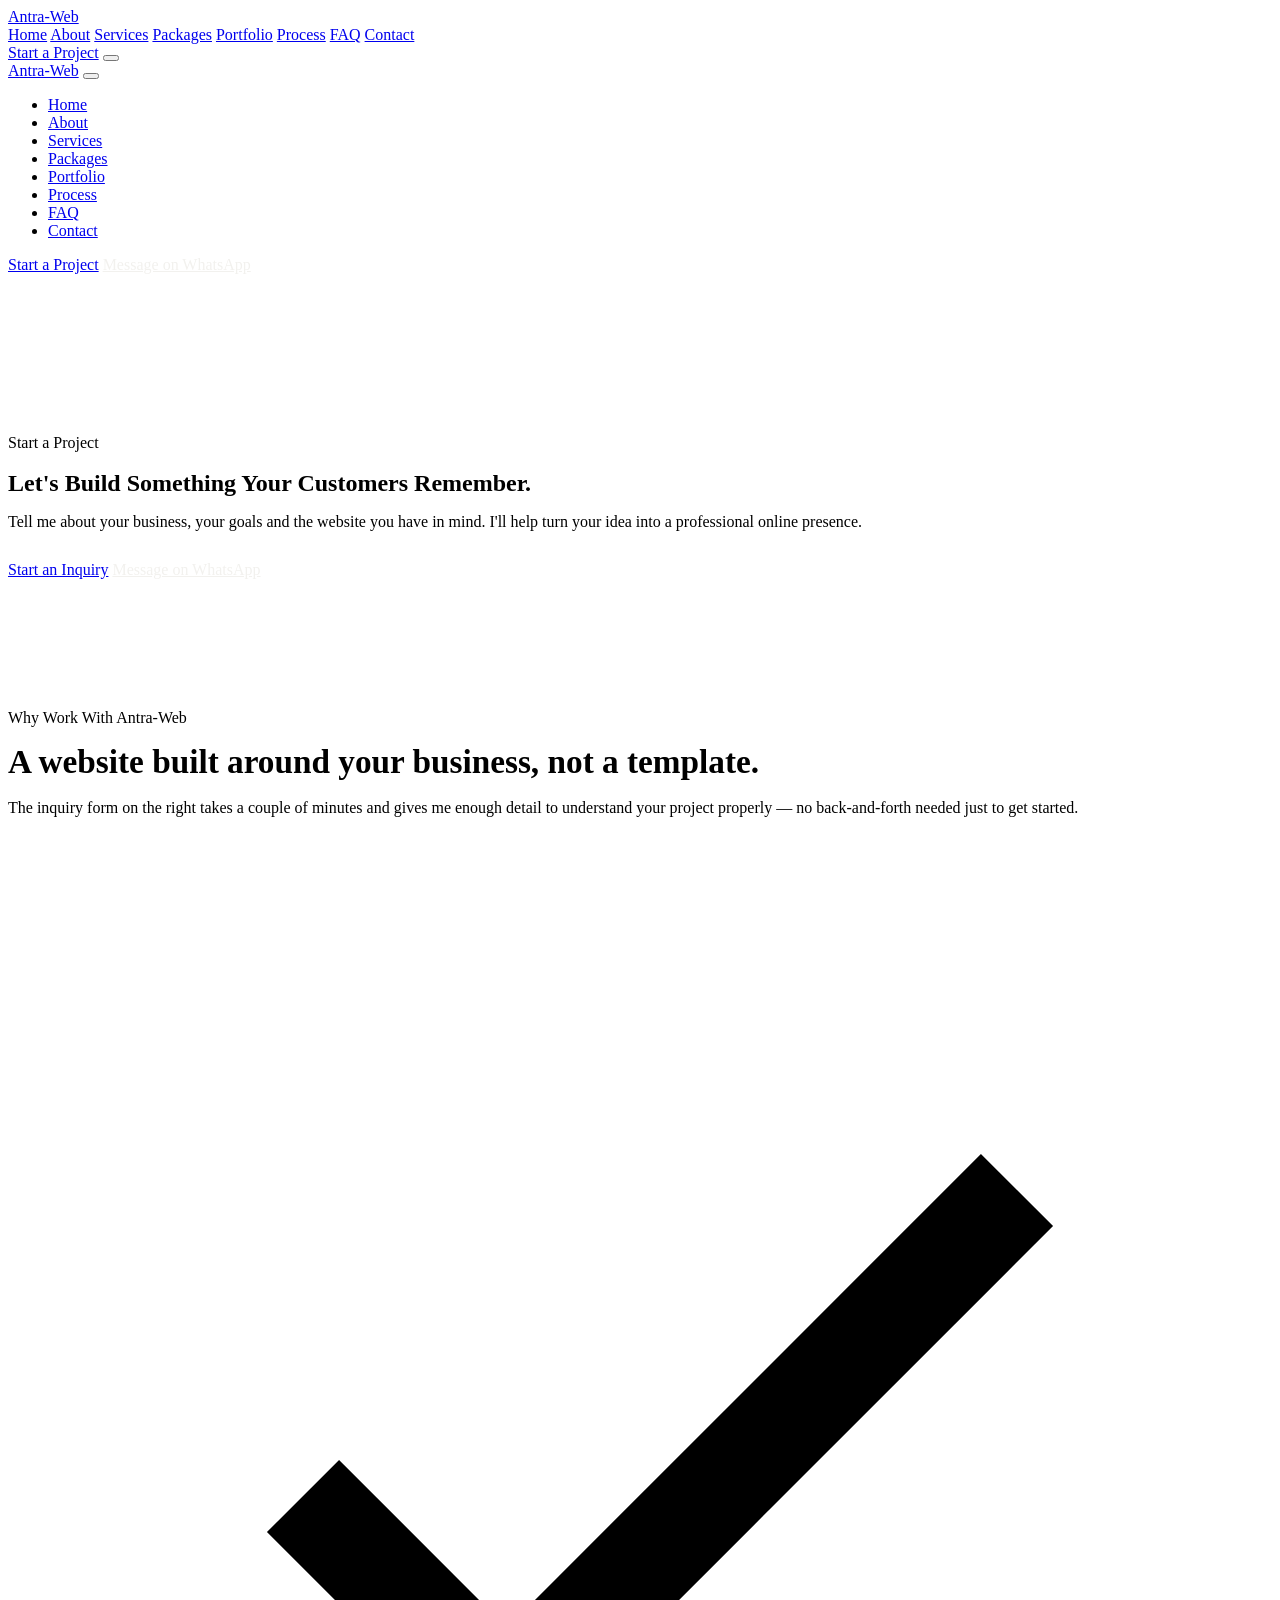
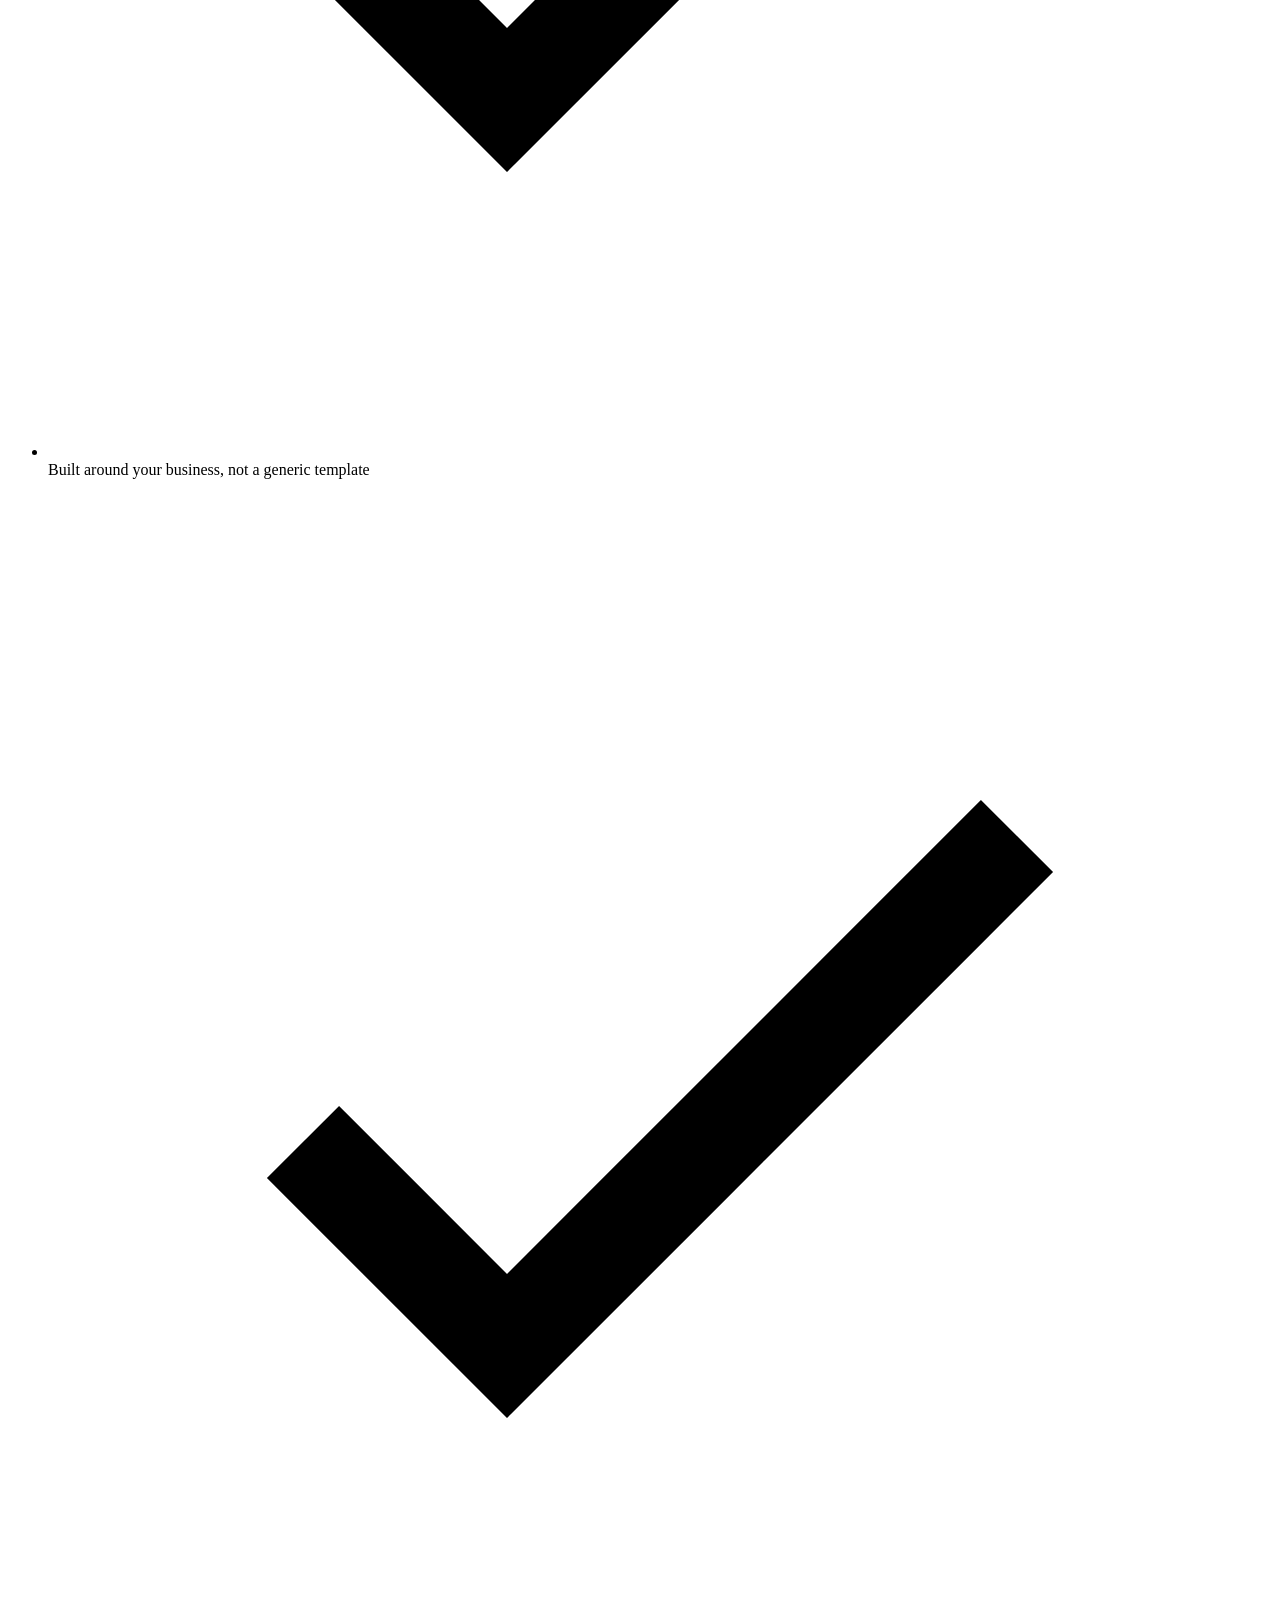
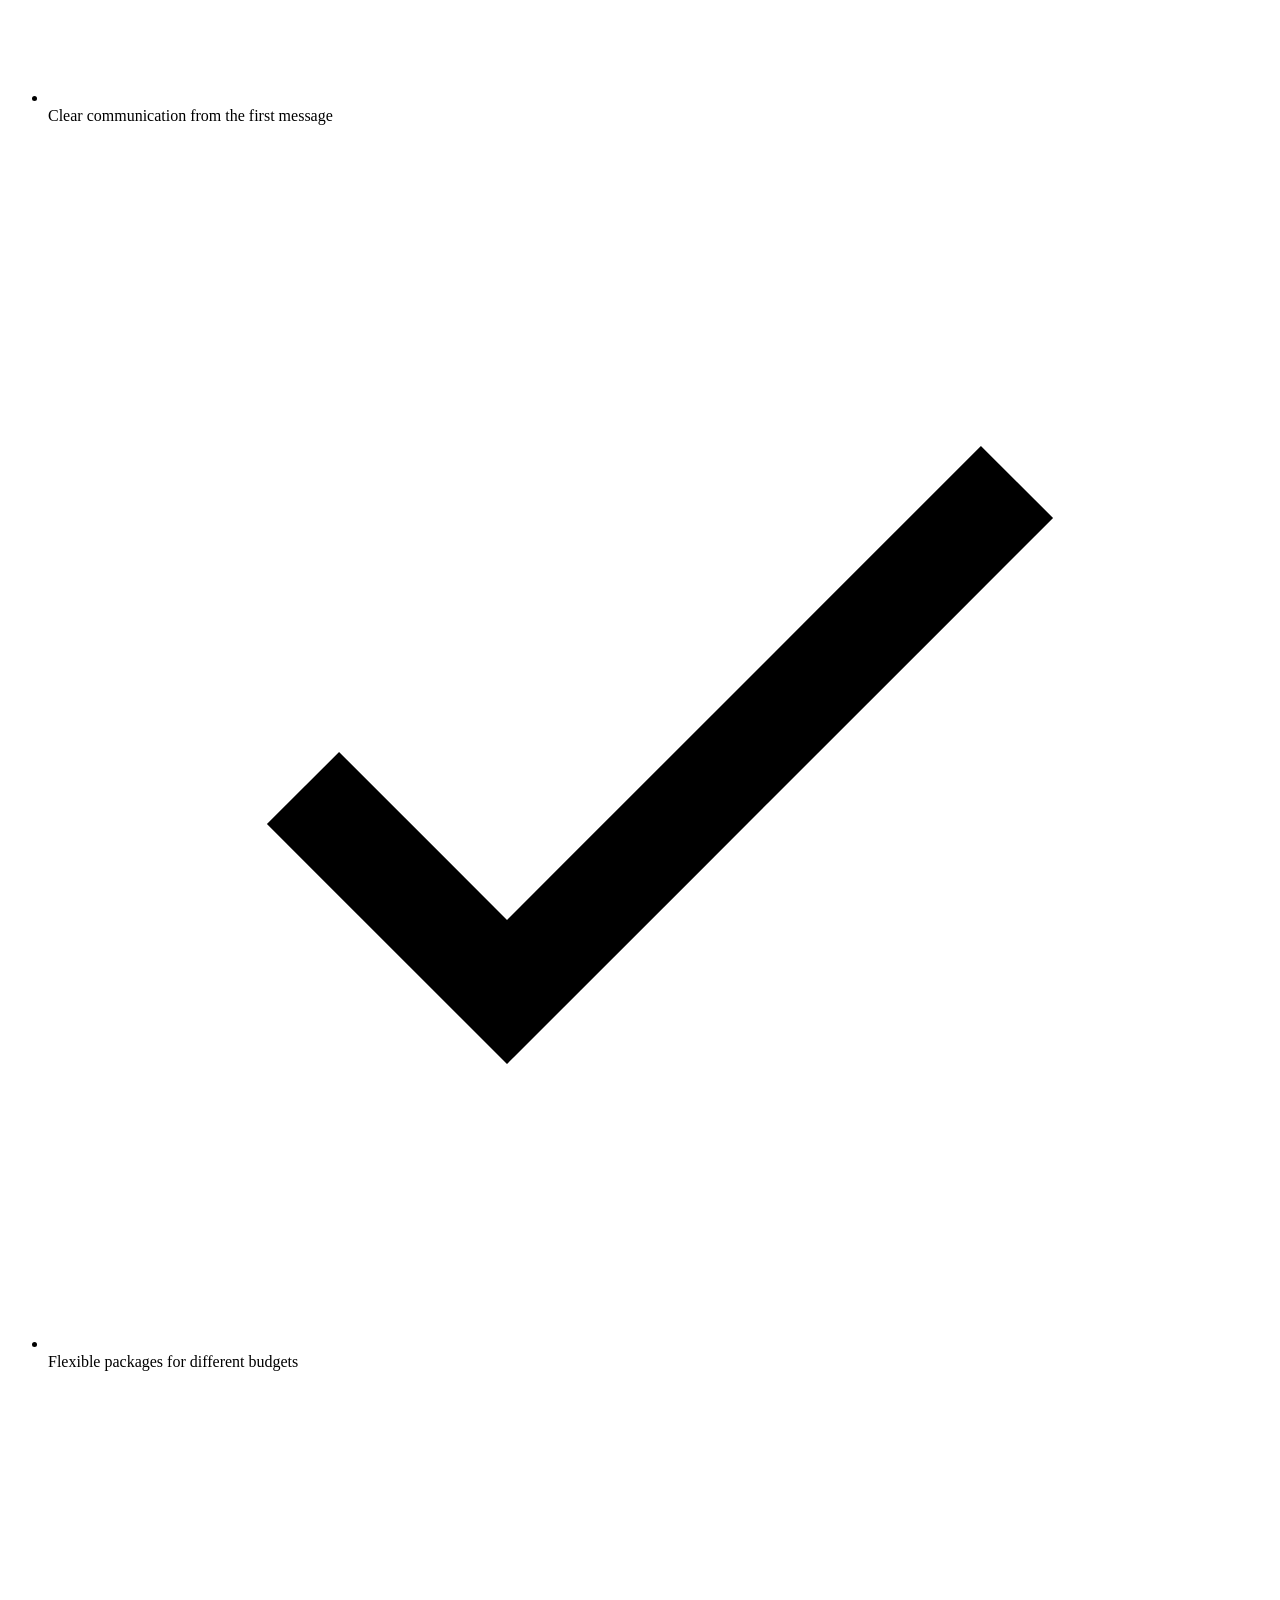
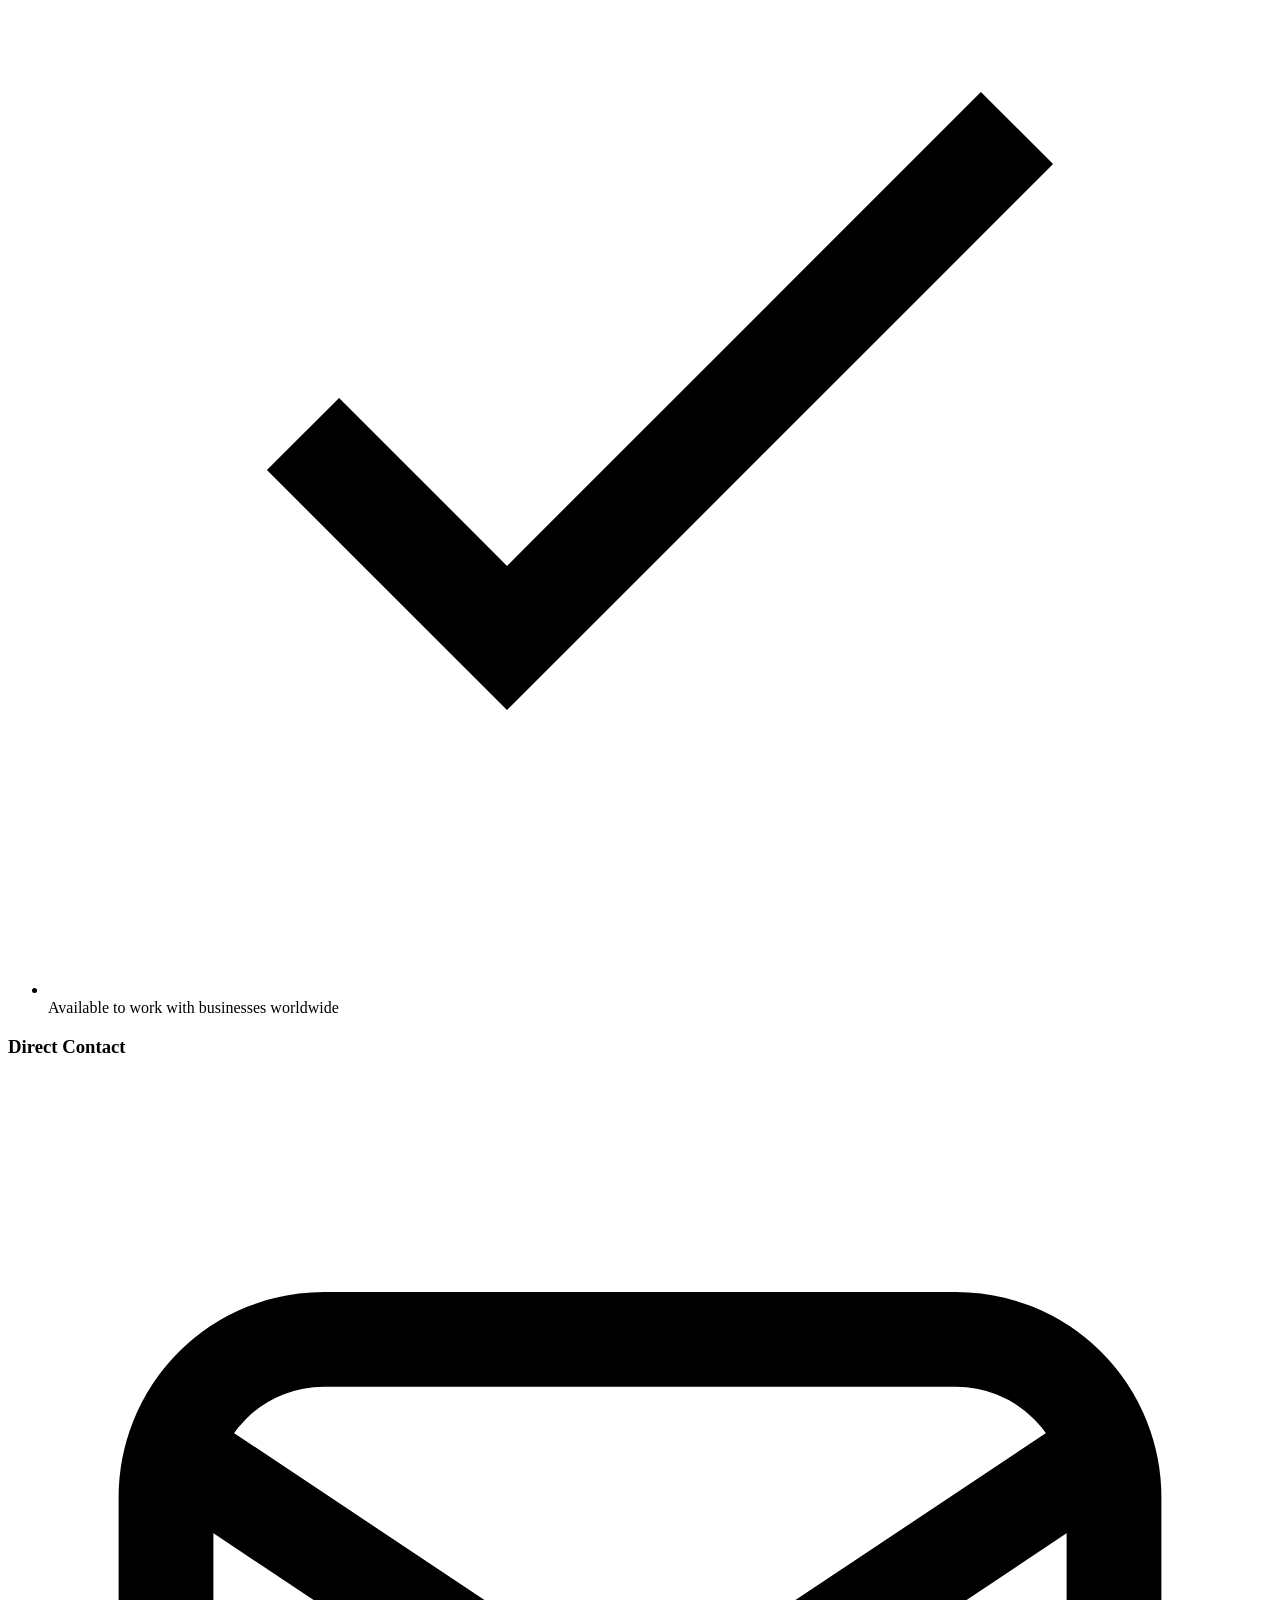
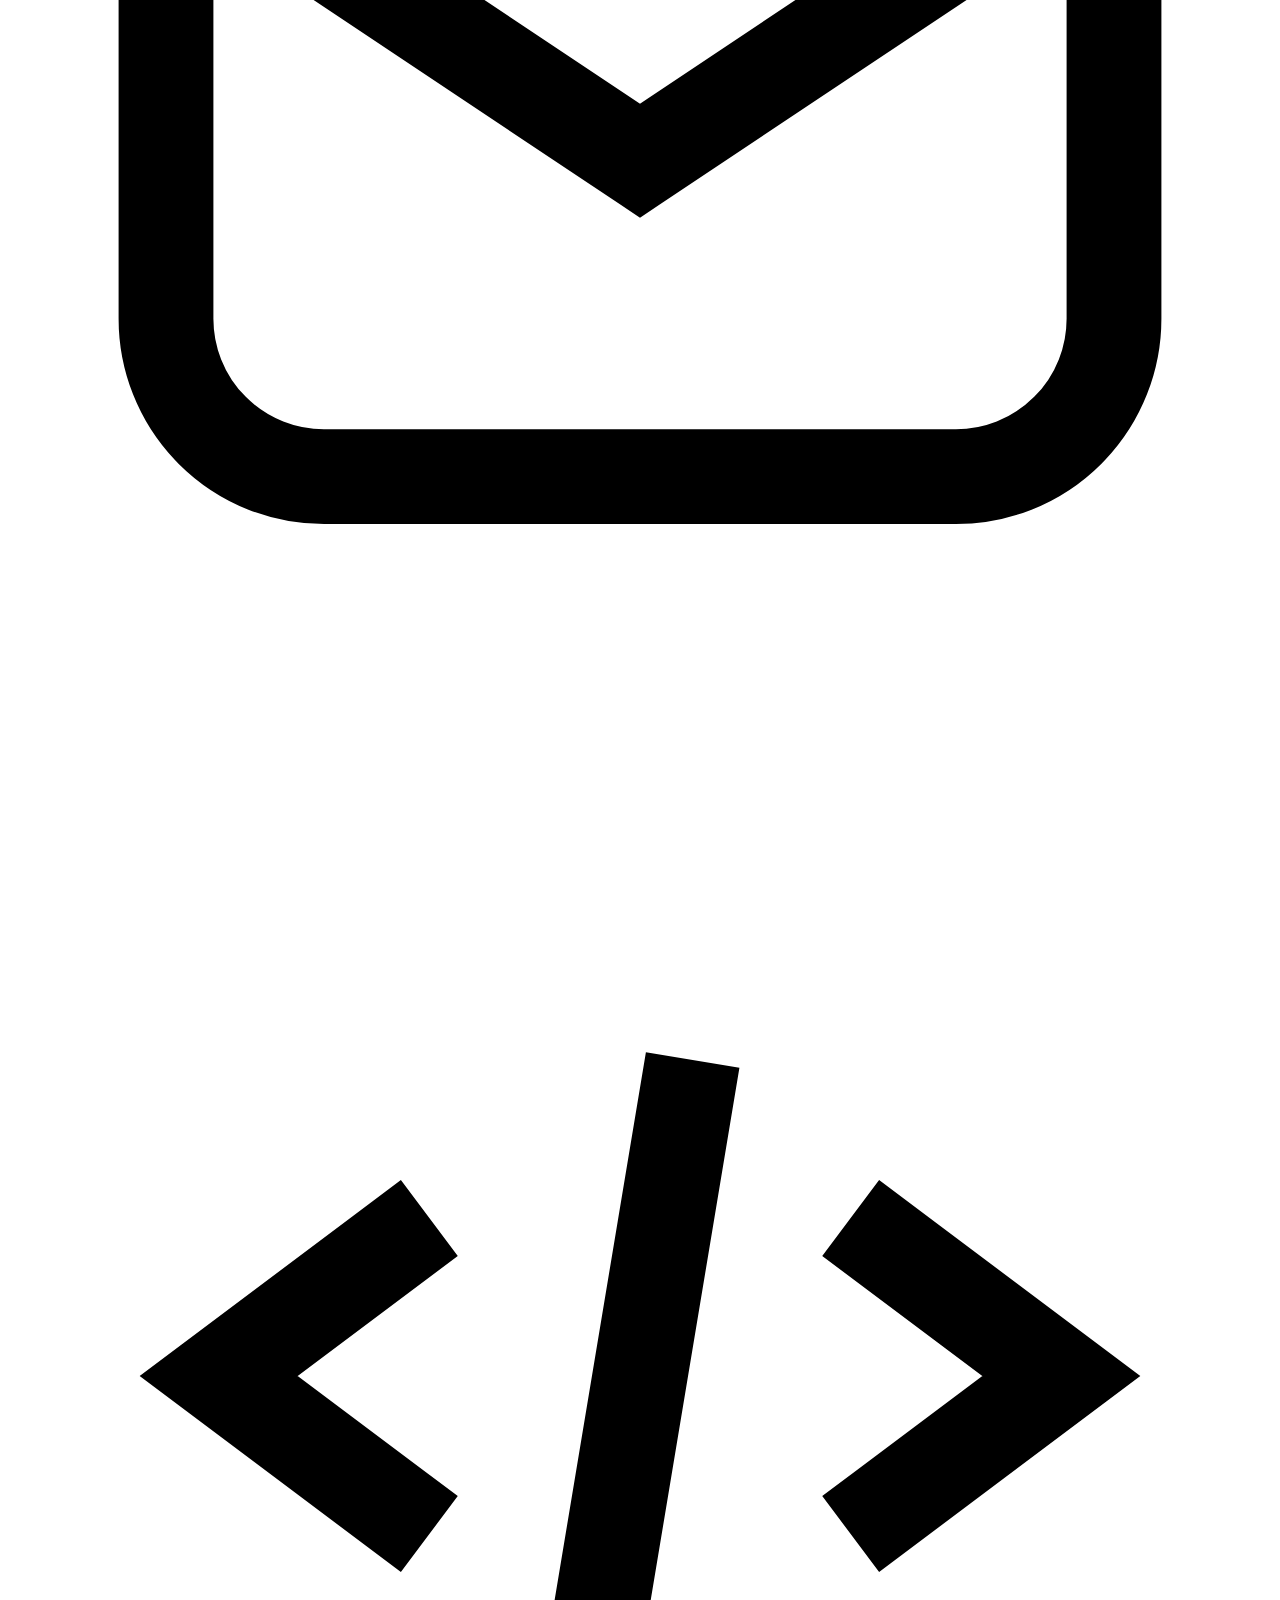
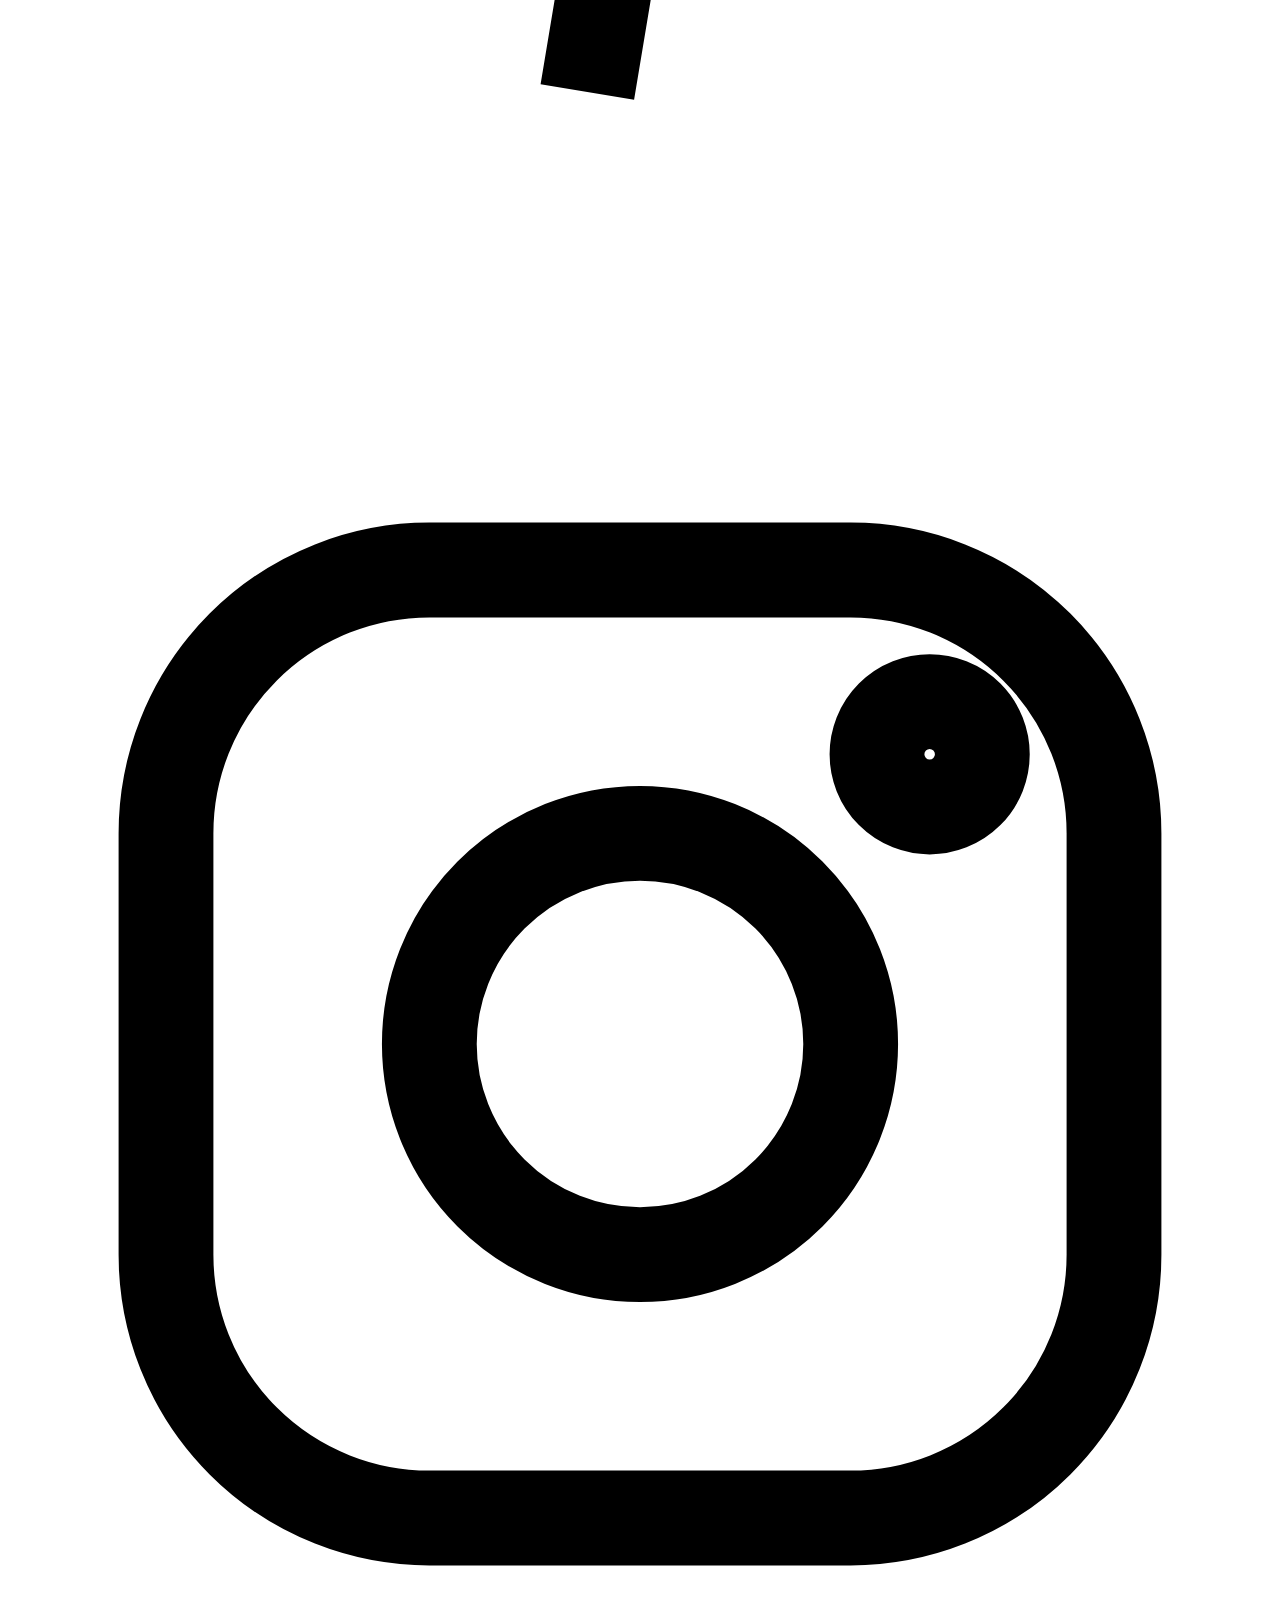
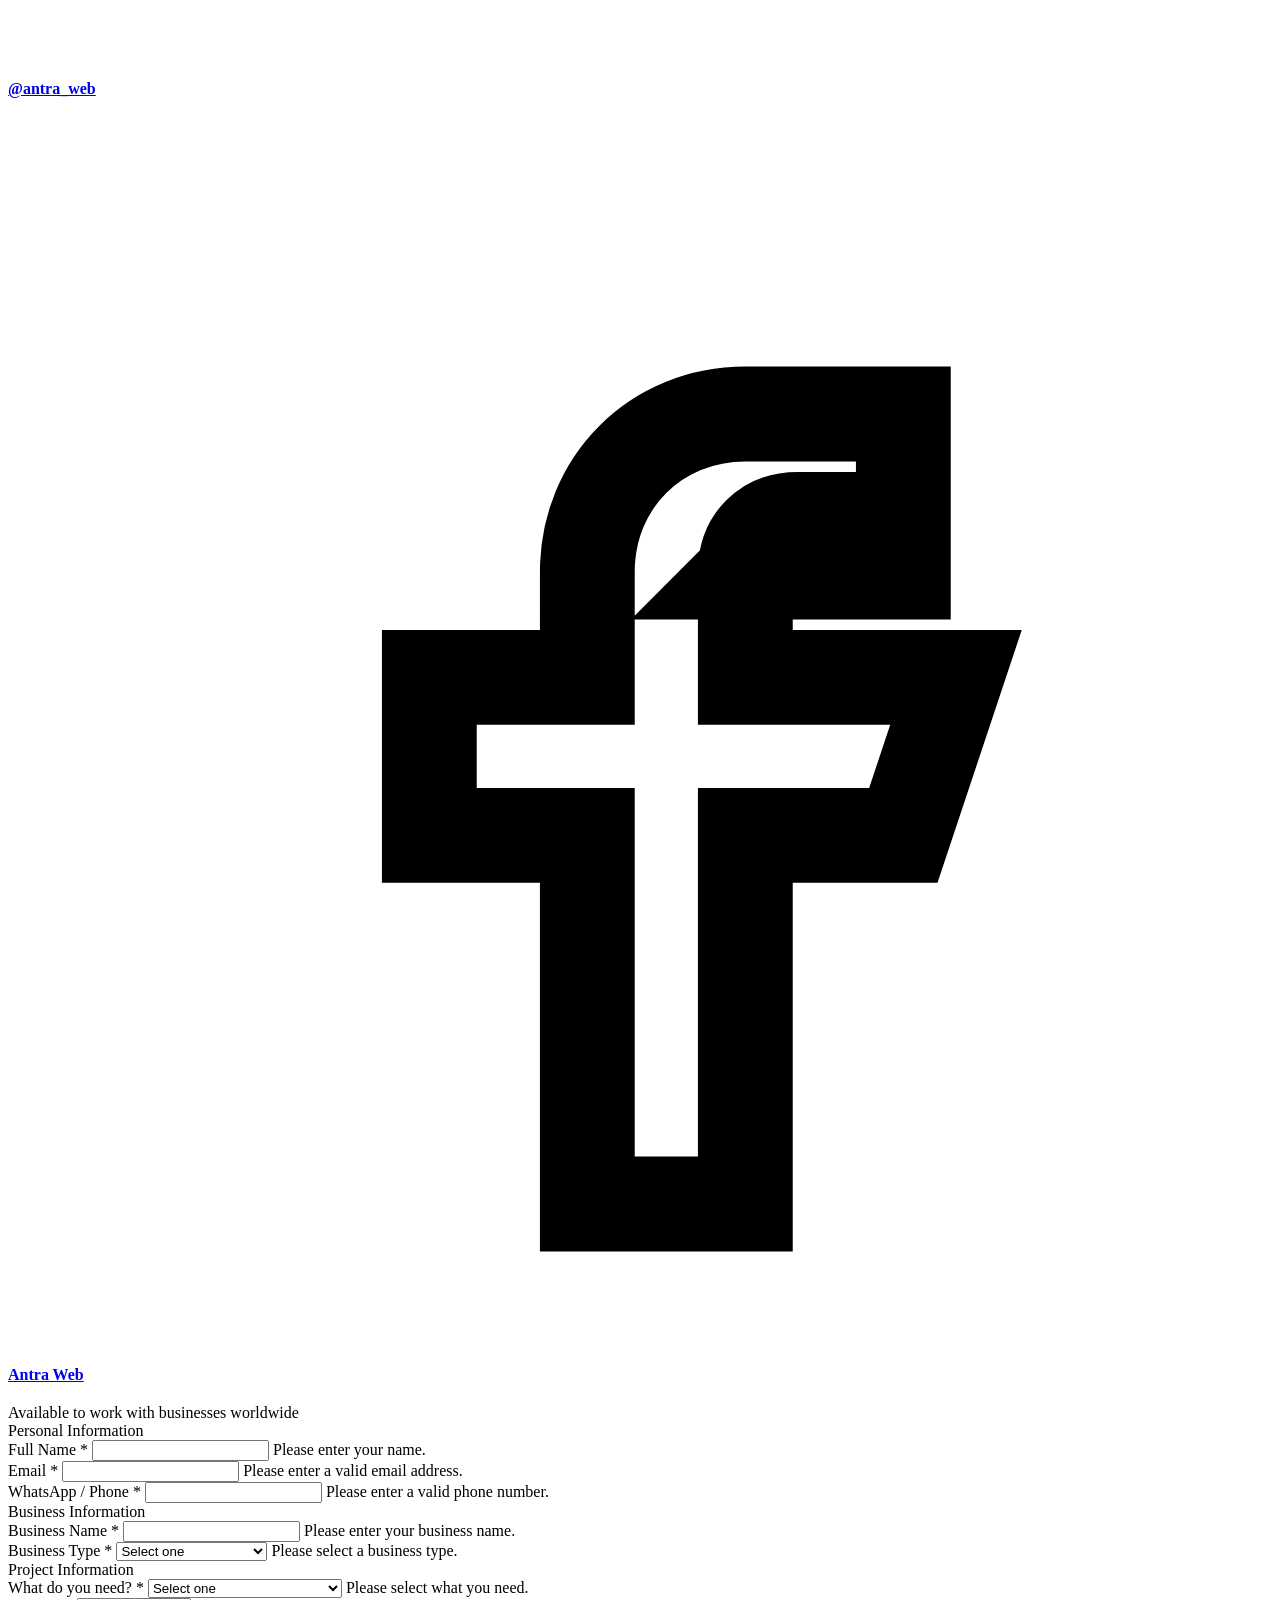
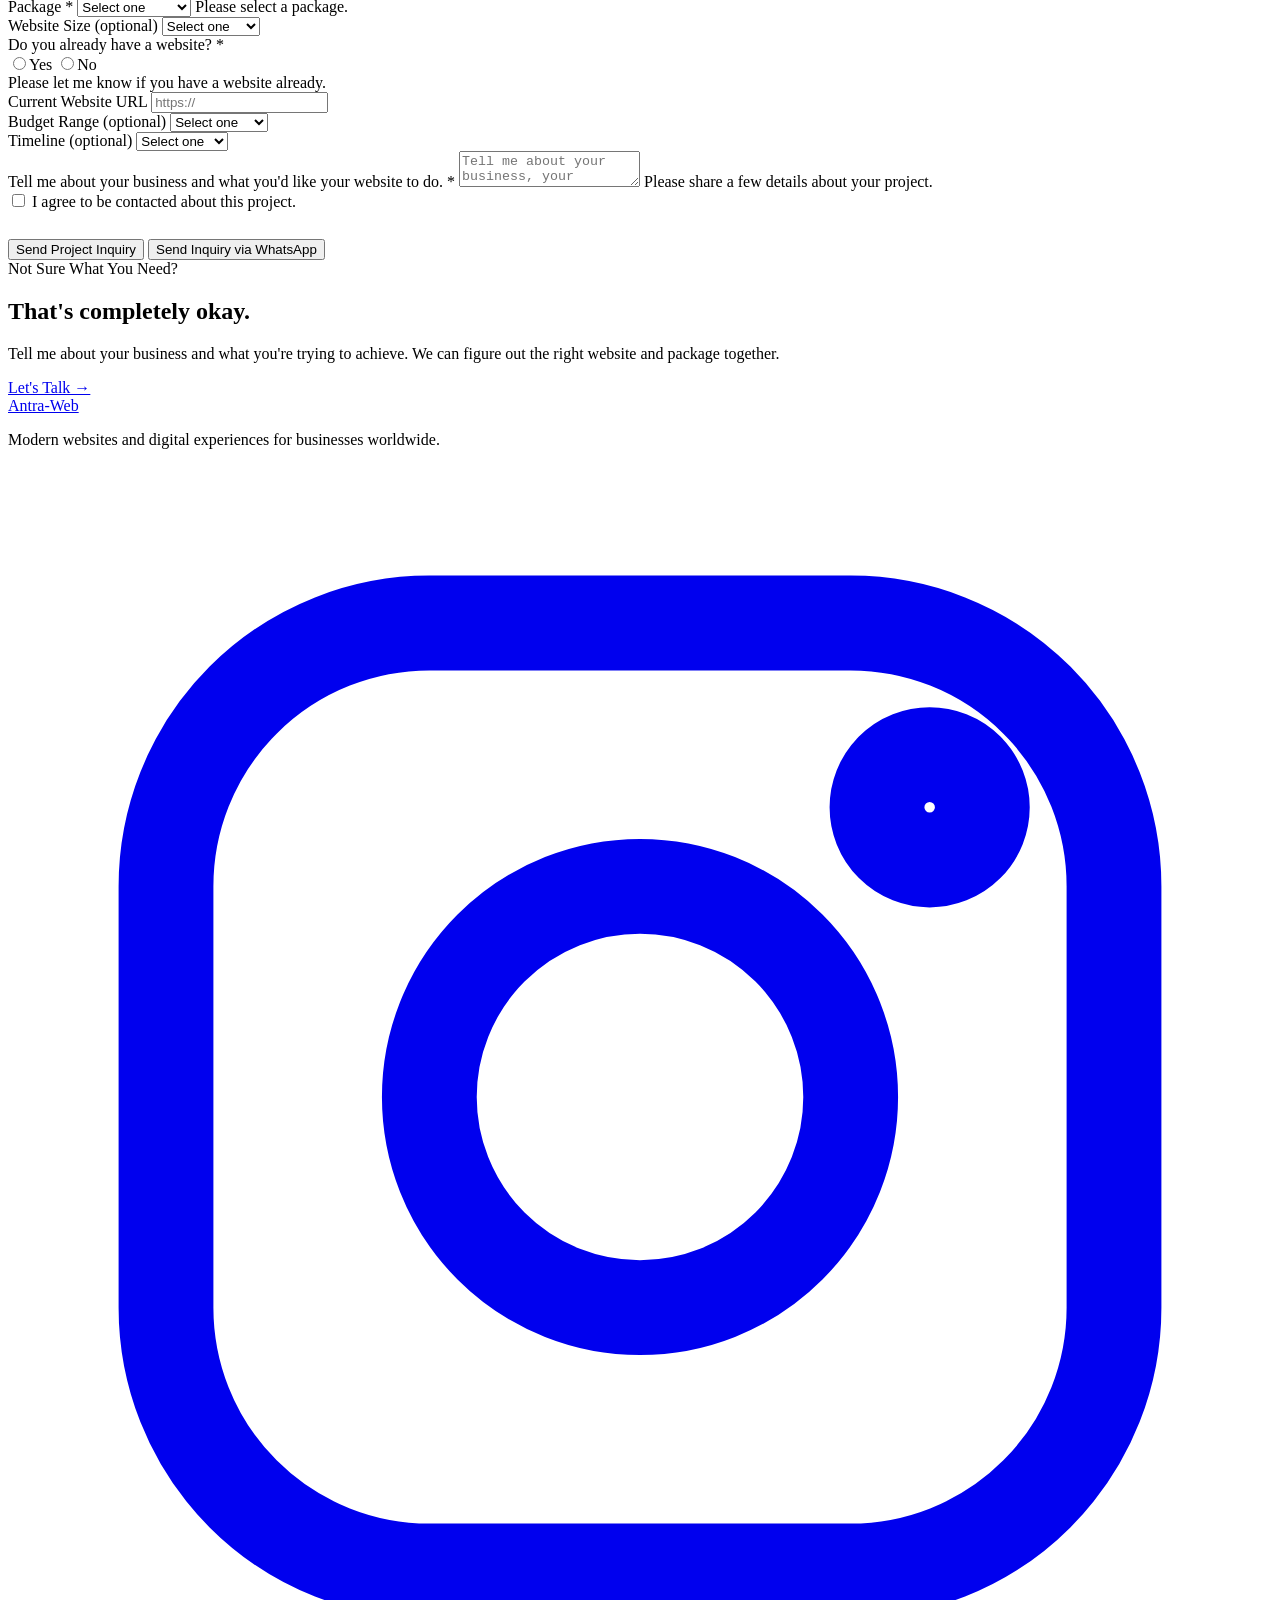
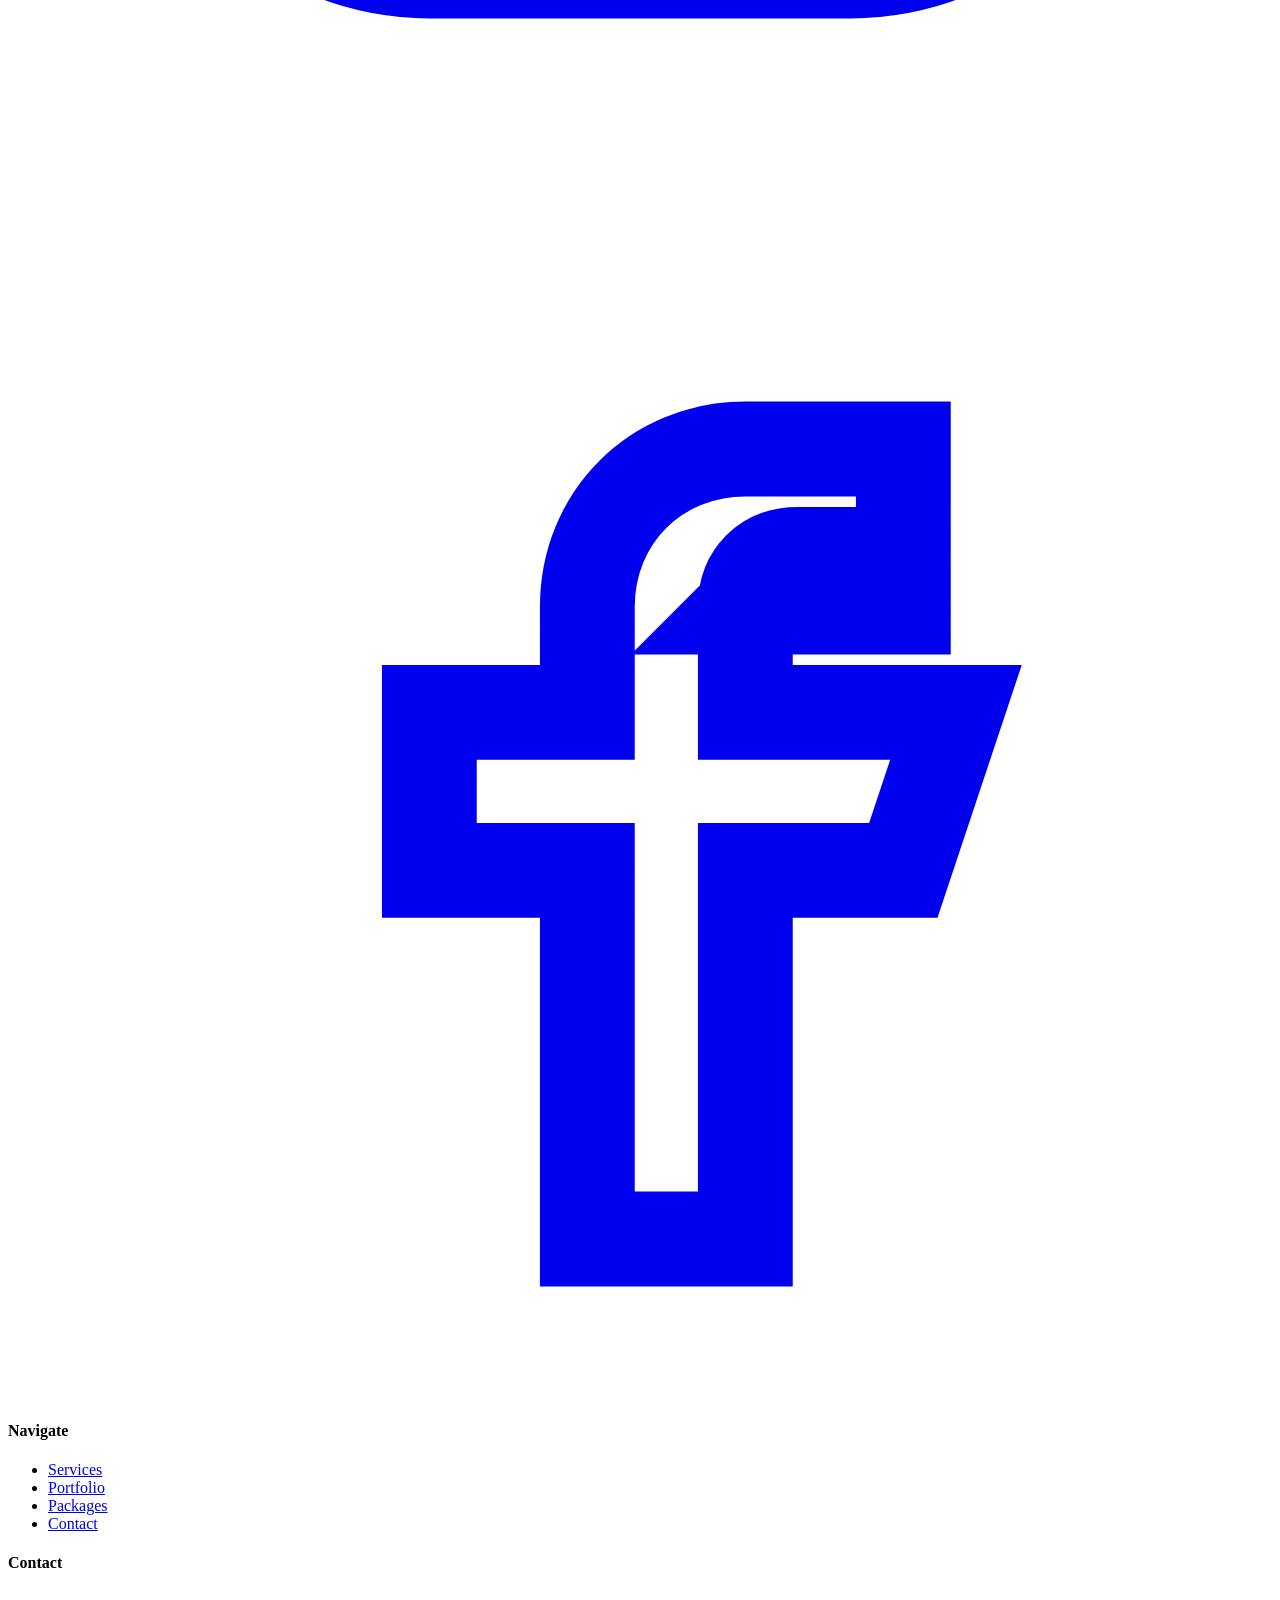
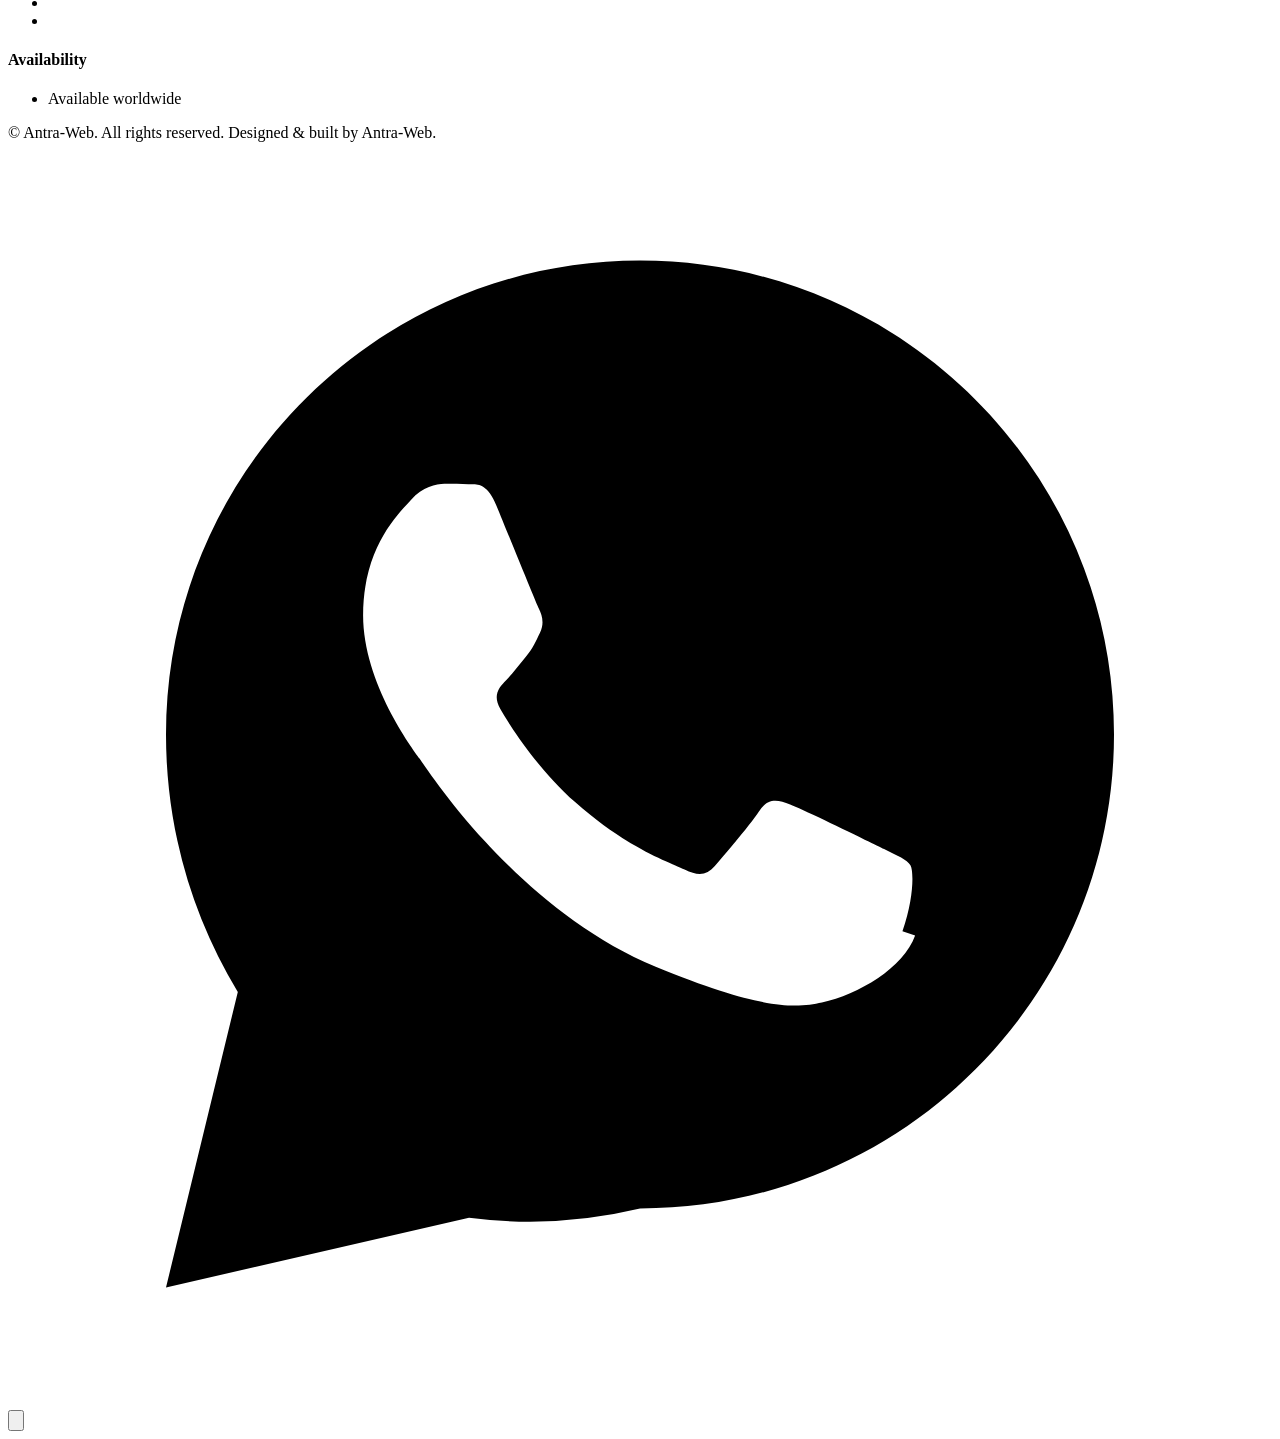
==== contact.html @ 7b7904ff "Add files via upload" ====
<!DOCTYPE html>
<html lang="en">
<head>
  <meta charset="UTF-8">
  <meta name="viewport" content="width=device-width, initial-scale=1.0">
  <title>Start a Project | Antra-Web</title>
  <meta name="description" content="Send a detailed project inquiry to Antra-Web, or reach out directly by email or WhatsApp. Available worldwide.">
  <link rel="canonical" href="https://antra-web.example/contact.html">

  <meta property="og:type" content="website">
  <meta property="og:site_name" content="Antra-Web">
  <meta property="og:title" content="Start a Project | Antra-Web">
  <meta property="og:description" content="Send a detailed project inquiry to Antra-Web, or reach out directly by email or WhatsApp. Available worldwide.">
  <meta property="og:image" content="assets/og-image.svg">
  <meta name="twitter:card" content="summary_large_image">

  <link rel="icon" href="assets/favicon.svg" type="image/svg+xml">

  <link rel="preconnect" href="https://fonts.googleapis.com">
  <link rel="preconnect" href="https://fonts.gstatic.com" crossorigin>
  <link href="https://fonts.googleapis.com/css2?family=Fraunces:opsz,wght@9..144,500;9..144,600;9..144,700&family=Inter:wght@400;500;600;700;800&family=JetBrains+Mono:wght@400;500&display=swap" rel="stylesheet">

  <link rel="stylesheet" href="css/style.css">
</head>
<body data-page="contact">
  <header class="site-header" data-header>
    <div class="wrap">
      <a href="index.html" class="brand"><span class="brand-dot"></span>Antra-Web</a>
      <nav class="nav-desktop" aria-label="Primary">
        <a href="index.html" data-nav-link="home">Home</a>
        <a href="about.html" data-nav-link="about">About</a>
        <a href="services.html" data-nav-link="services">Services</a>
        <a href="packages.html" data-nav-link="packages">Packages</a>
        <a href="portfolio.html" data-nav-link="portfolio">Portfolio</a>
        <a href="process.html" data-nav-link="process">Process</a>
        <a href="faq.html" data-nav-link="faq">FAQ</a>
        <a href="contact.html" data-nav-link="contact">Contact</a>
      </nav>
      <div class="nav-cta-wrap">
        <a href="contact.html" class="btn btn-primary">Start a Project</a>
        <button class="hamburger" data-hamburger aria-label="Open menu" aria-expanded="false" aria-controls="mobile-nav-panel">
          <span></span><span></span><span></span>
        </button>
      </div>
    </div>
  </header>

  <div class="mobile-nav" data-mobile-nav id="mobile-nav-panel" role="dialog" aria-modal="true" aria-label="Mobile navigation">
    <div class="mobile-nav-inner">
      <div class="mobile-nav-top">
        <a href="index.html" class="brand"><span class="brand-dot"></span>Antra-Web</a>
        <button class="mobile-nav-close" data-mobile-nav-close aria-label="Close menu">
          <span></span><span></span>
        </button>
      </div>
      <nav class="mobile-nav-scroll" aria-label="Mobile">
        <ul>
          <li><a href="index.html" data-nav-link="home">Home</a></li>
          <li><a href="about.html" data-nav-link="about">About</a></li>
          <li><a href="services.html" data-nav-link="services">Services</a></li>
          <li><a href="packages.html" data-nav-link="packages">Packages</a></li>
          <li><a href="portfolio.html" data-nav-link="portfolio">Portfolio</a></li>
          <li><a href="process.html" data-nav-link="process">Process</a></li>
          <li><a href="faq.html" data-nav-link="faq">FAQ</a></li>
          <li><a href="contact.html" data-nav-link="contact">Contact</a></li>
        </ul>
        <div class="mobile-nav-foot">
          <a href="contact.html" class="btn btn-primary btn-block">Start a Project</a>
          <a href="#" data-whatsapp-link class="btn btn-ghost btn-block" style="color:#F2F1EE;border-color:var(--ink-line-strong)">Message on WhatsApp</a>
        </div>
      </nav>
    </div>
  </div>

  <main>

    <section class="section section--dark" style="padding-top:160px;padding-bottom:60px;">
      <div class="wrap" data-reveal>
        <span class="eyebrow">Start a Project</span>
        <h1 style="margin:18px 0 16px;">Let's Build Something Your Customers Remember.</h1>
        <p class="lede">Tell me about your business, your goals and the website you have in mind. I'll help turn your idea into a professional online presence.</p>
        <div class="hero-ctas" style="margin-top:30px;">
          <a href="#inquiry-form" class="btn btn-primary">Start an Inquiry</a>
          <a href="#" data-whatsapp-link class="btn btn-ghost" style="color:#F2F1EE;border-color:var(--ink-line-strong)">Message on WhatsApp</a>
        </div>
      </div>
    </section>

    <section class="section section--white" style="padding-top:70px;" id="inquiry-form">
      <div class="wrap contact-layout">

        <div data-reveal>
          <span class="eyebrow">Why Work With Antra-Web</span>
          <h2 style="margin:16px 0 18px;font-size:clamp(1.6rem,2.6vw,2.1rem);">A website built around your business, not a template.</h2>
          <p class="body-text">The inquiry form on the right takes a couple of minutes and gives me enough detail to understand your project properly — no back-and-forth needed just to get started.</p>
          <ul class="contact-intro-list">
            <li><svg viewBox="0 0 24 24" fill="none" stroke="currentColor" stroke-width="2"><path d="M5 13l4 4L19 7"/></svg>Built around your business, not a generic template</li>
            <li><svg viewBox="0 0 24 24" fill="none" stroke="currentColor" stroke-width="2"><path d="M5 13l4 4L19 7"/></svg>Clear communication from the first message</li>
            <li><svg viewBox="0 0 24 24" fill="none" stroke="currentColor" stroke-width="2"><path d="M5 13l4 4L19 7"/></svg>Flexible packages for different budgets</li>
            <li><svg viewBox="0 0 24 24" fill="none" stroke="currentColor" stroke-width="2"><path d="M5 13l4 4L19 7"/></svg>Available to work with businesses worldwide</li>
          </ul>

          <div class="divider"></div>

          <h3 style="margin-bottom:18px;">Direct Contact</h3>
          <div class="contact-info-card">
            <div class="contact-info-row">
              <div class="icon-badge"><svg viewBox="0 0 24 24" fill="none" stroke="currentColor" stroke-width="1.8"><rect x="3" y="5" width="18" height="14" rx="3"/><path d="M3 7l9 6 9-6"/></svg></div>
              <div><a href="#" data-email-link data-email-display style="font-weight:600;"></a></div>
            </div>
            <div class="contact-info-row">
              <div class="icon-badge"><svg viewBox="0 0 24 24" fill="none" stroke="currentColor" stroke-width="1.8"><path d="M8 9l-4 3 4 3M16 9l4 3-4 3M13 6l-2 12"/></svg></div>
              <div><a href="#" data-whatsapp-link data-whatsapp-display style="font-weight:600;"></a></div>
            </div>
            <div class="contact-info-row">
              <div class="icon-badge"><svg viewBox="0 0 24 24" fill="none" stroke="currentColor" stroke-width="1.8"><rect x="3" y="3" width="18" height="18" rx="5"/><circle cx="12" cy="12" r="4"/><circle cx="17.5" cy="6.5" r="1"/></svg></div>
              <div><a href="#" data-instagram-link style="font-weight:600;">@antra_web</a></div>
            </div>
            <div class="contact-info-row">
              <div class="icon-badge"><svg viewBox="0 0 24 24" fill="none" stroke="currentColor" stroke-width="1.8"><path d="M14 9h3V6h-3c-1.7 0-3 1.3-3 3v2H8v3h3v7h3v-7h3l1-3h-4V9c0-.6.4-1 1-1z"/></svg></div>
              <div><a href="#" data-facebook-link style="font-weight:600;">Antra Web</a></div>
            </div>
          </div>
          <div style="margin-top:20px;"><span class="badge-worldwide">Available to work with businesses worldwide</span></div>
        </div>

        <div>
        <div class="config-callout" id="form-config-callout" data-reveal style="display:none;">
          This form isn't wired to a backend yet. Open <code>js/config.js</code> and set <code>ANTRA_CONFIG.form.endpoint</code>
          to a Formspree, Web3Forms, or EmailJS endpoint — instructions are in the file comment and in README.md.
        </div>

        <form data-inquiry-form novalidate data-reveal>

          <span class="form-section-title">Personal Information</span>
          <div class="form-grid">
            <div class="field">
              <label for="fullName">Full Name *</label>
              <input type="text" id="fullName" name="fullName" required>
              <span class="field-error">Please enter your name.</span>
            </div>
            <div class="field">
              <label for="email">Email *</label>
              <input type="email" id="email" name="email" required>
              <span class="field-error">Please enter a valid email address.</span>
            </div>
            <div class="field full">
              <label for="phone">WhatsApp / Phone *</label>
              <input type="tel" id="phone" name="phone" required>
              <span class="field-error">Please enter a valid phone number.</span>
            </div>
          </div>

          <span class="form-section-title">Business Information</span>
          <div class="form-grid">
            <div class="field">
              <label for="businessName">Business Name *</label>
              <input type="text" id="businessName" name="businessName" required>
              <span class="field-error">Please enter your business name.</span>
            </div>
            <div class="field">
              <label for="businessType">Business Type *</label>
              <select id="businessType" name="businessType" required>
                <option value="">Select one</option>
                <option>Restaurant / Cafe</option><option>Salon / Beauty</option><option>Fitness / Gym</option>
                <option>E-commerce</option><option>Professional Services</option><option>Home Services</option>
                <option>Creative Business</option><option>Personal Brand</option><option>Startup</option><option>Other</option>
              </select>
              <span class="field-error">Please select a business type.</span>
            </div>
          </div>

          <span class="form-section-title">Project Information</span>
          <div class="form-grid">
            <div class="field full">
              <label for="projectType">What do you need? *</label>
              <select id="projectType" name="projectType" required>
                <option value="">Select one</option>
                <option>New Website</option><option>Website Redesign</option><option>Landing Page</option>
                <option>Multi-page Business Website</option><option>Portfolio Website</option>
                <option>E-commerce Website</option><option>Not Sure Yet</option>
              </select>
              <span class="field-error">Please select what you need.</span>
            </div>
            <div class="field">
              <label for="package">Package *</label>
              <select id="package" name="package" required>
                <option value="">Select one</option>
                <option>Starter</option><option>Business</option><option>Premium</option>
                <option>Custom Project</option><option>Not Sure Yet</option>
              </select>
              <span class="field-error">Please select a package.</span>
            </div>
            <div class="field">
              <label for="websiteSize">Website Size <span class="opt">(optional)</span></label>
              <select id="websiteSize" name="websiteSize">
                <option value="">Select one</option>
                <option>1 Page</option><option>2–3 Pages</option><option>4–5 Pages</option>
                <option>6–10 Pages</option><option>Not Sure Yet</option>
              </select>
            </div>

            <div class="field full">
              <label>Do you already have a website? *</label>
              <div class="radio-row">
                <label class="radio-pill"><input type="radio" name="hasWebsite" value="Yes" required>Yes</label>
                <label class="radio-pill"><input type="radio" name="hasWebsite" value="No" required>No</label>
              </div>
              <span class="field-error">Please let me know if you have a website already.</span>
            </div>
            <div class="field full conditional" data-conditional="currentWebsite">
              <label for="currentWebsite">Current Website URL</label>
              <input type="text" id="currentWebsite" name="currentWebsite" placeholder="https://">
            </div>

            <div class="field">
              <label for="budget">Budget Range <span class="opt">(optional)</span></label>
              <select id="budget" name="budget">
                <option value="">Select one</option>
                <option>Under $150</option><option>$150–$300</option><option>$300–$500</option>
                <option>$500–$750</option><option>$750+</option><option>Not Sure Yet</option>
              </select>
            </div>
            <div class="field">
              <label for="timeline">Timeline <span class="opt">(optional)</span></label>
              <select id="timeline" name="timeline">
                <option value="">Select one</option>
                <option>ASAP</option><option>1–2 Weeks</option><option>2–4 Weeks</option>
                <option>1–2 Months</option><option>Flexible</option>
              </select>
            </div>

            <div class="field full">
              <label for="details">Tell me about your business and what you'd like your website to do. *</label>
              <textarea id="details" name="details" required placeholder="Tell me about your business, your preferred style, required pages/features, and anything else you'd like me to know..."></textarea>
              <span class="field-error">Please share a few details about your project.</span>
            </div>
            <div class="checkbox-field">
              <input type="checkbox" id="consent" name="consent" required>
              <label for="consent">I agree to be contacted about this project.</label>
            </div>
          </div>

          <button type="submit" class="btn btn-primary btn-block" data-form-submit style="margin-top:28px;">Send Project Inquiry</button>
          <button type="button" class="btn btn-ghost btn-block wa-inquiry-btn" data-whatsapp-inquiry>Send Inquiry via WhatsApp</button>
          <div class="form-status" data-form-status></div>
        </form>
        </div>
      </div>
    </section>

    <section class="section section--light">
      <div class="wrap">
        <div class="cta-banner" data-reveal>
          <div class="grain"></div>
          <span class="eyebrow" style="justify-content:center">Not Sure What You Need?</span>
          <h2>That's completely okay.</h2>
          <p class="lede">Tell me about your business and what you're trying to achieve. We can figure out the right website and package together.</p>
          <div class="cta-actions">
            <a href="#inquiry-form" class="btn btn-primary">Let's Talk →</a>
          </div>
        </div>
      </div>
    </section>

    <script>
      document.addEventListener("DOMContentLoaded", function(){
        if(!ANTRA_CONFIG.form.endpoint){
          var callout = document.getElementById("form-config-callout");
          if(callout) callout.style.display = "block";
        }
      });
    </script>

  </main>
  <footer class="site-footer">
    <div class="wrap">
      <div class="footer-top">
        <div class="footer-brand">
          <a href="index.html" class="brand"><span class="brand-dot"></span>Antra-Web</a>
          <p class="footer-tagline">Modern websites and digital experiences for businesses worldwide.</p>
          <div class="footer-social">
            <a href="#" data-instagram-link class="social-btn" aria-label="Instagram">
              <svg viewBox="0 0 24 24" fill="none" stroke="currentColor" stroke-width="1.8"><rect x="3" y="3" width="18" height="18" rx="5"/><circle cx="12" cy="12" r="4"/><circle cx="17.5" cy="6.5" r="1"/></svg>
            </a>
            <a href="#" data-facebook-link class="social-btn" aria-label="Facebook">
              <svg viewBox="0 0 24 24" fill="none" stroke="currentColor" stroke-width="1.8"><path d="M14 9h3V6h-3c-1.7 0-3 1.3-3 3v2H8v3h3v7h3v-7h3l1-3h-4V9c0-.6.4-1 1-1z"/></svg>
            </a>
          </div>
        </div>
        <div class="footer-col">
          <h4>Navigate</h4>
          <ul>
            <li><a href="services.html">Services</a></li>
            <li><a href="portfolio.html">Portfolio</a></li>
            <li><a href="packages.html">Packages</a></li>
            <li><a href="contact.html">Contact</a></li>
          </ul>
        </div>
        <div class="footer-col">
          <h4>Contact</h4>
          <ul>
            <li><a href="#" data-email-link data-email-display></a></li>
            <li><a href="#" data-whatsapp-link data-whatsapp-display></a></li>
          </ul>
        </div>
        <div class="footer-col">
          <h4>Availability</h4>
          <ul>
            <li><span class="badge-worldwide">Available worldwide</span></li>
          </ul>
        </div>
      </div>
      <div class="footer-bottom">
        <span>&copy; <span data-year></span> Antra-Web. All rights reserved.</span>
        <span>Designed &amp; built by Antra-Web.</span>
      </div>
    </div>
  </footer>

  <a href="#" data-whatsapp-link class="wa-float" aria-label="Message on WhatsApp" target="_blank" rel="noopener">
    <svg viewBox="0 0 32 32"><path d="M16.001 3C9.373 3 4 8.373 4 15c0 2.386.664 4.615 1.818 6.516L4 29l7.671-1.767A11.94 11.94 0 0016.001 27C22.627 27 28 21.627 28 15S22.627 3 16.001 3zm6.964 17.09c-.29.816-1.44 1.5-2.36 1.694-.628.132-1.448.237-4.207-.902-3.53-1.462-5.804-5.04-5.98-5.276-.17-.235-1.428-1.9-1.428-3.625s.897-2.573 1.216-2.926c.29-.32.632-.4.843-.4.21 0 .422.002.607.011.194.01.454-.074.71.542.29.7.986 2.425 1.072 2.6.086.176.144.38.03.616-.115.235-.172.38-.343.586-.17.206-.36.46-.514.618-.172.176-.35.367-.15.72.2.353.887 1.463 1.903 2.37 1.308 1.167 2.41 1.53 2.764 1.7.353.176.56.147.766-.088.206-.235.883-1.03 1.117-1.383.235-.353.47-.294.79-.176.32.117 2.03.958 2.378 1.13.348.177.58.265.667.412.087.147.087.85-.202 1.665z"/></svg>
  </a>

  <button class="back-to-top" data-back-to-top aria-label="Back to top">
    <svg viewBox="0 0 24 24" fill="none" stroke="currentColor" stroke-width="2"><path d="M12 19V5M5 12l7-7 7 7"/></svg>
  </button>

  <script src="js/config.js"></script>
  <script src="js/script.js"></script>


</body>
</html>
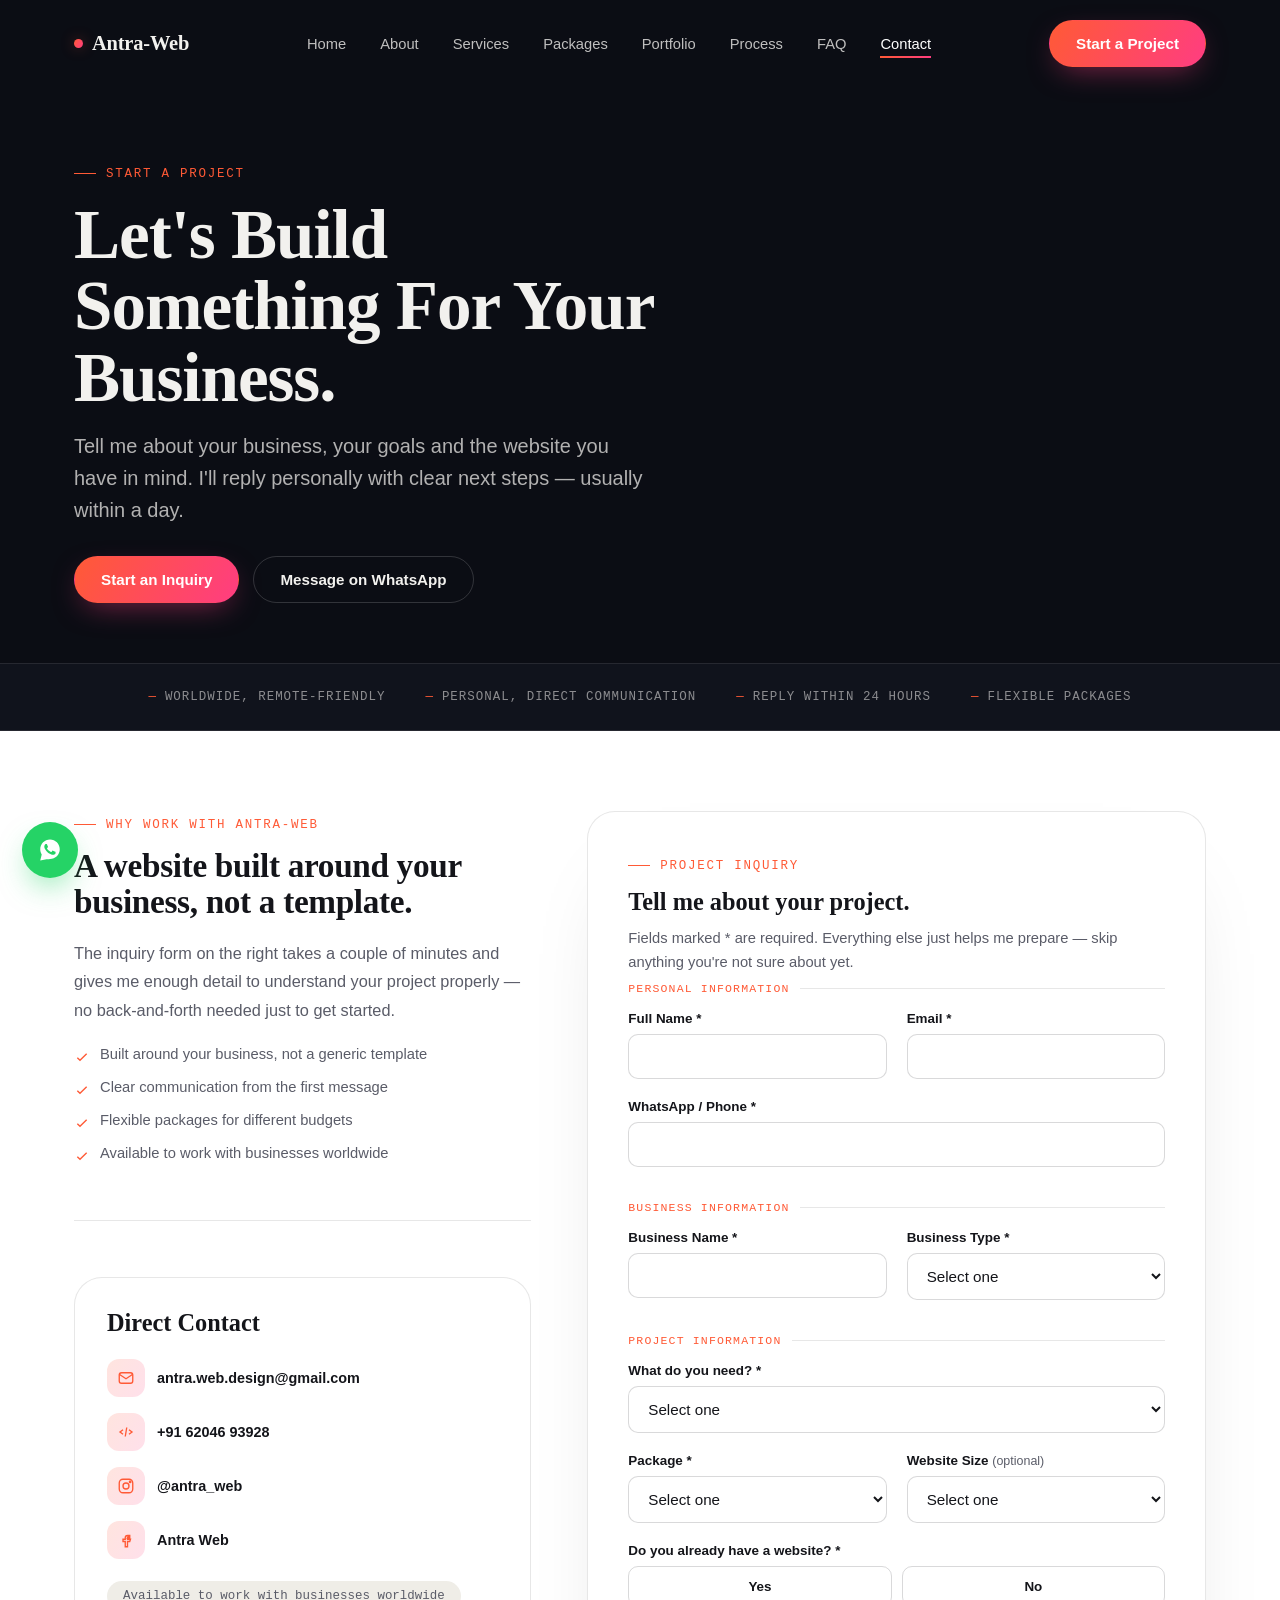
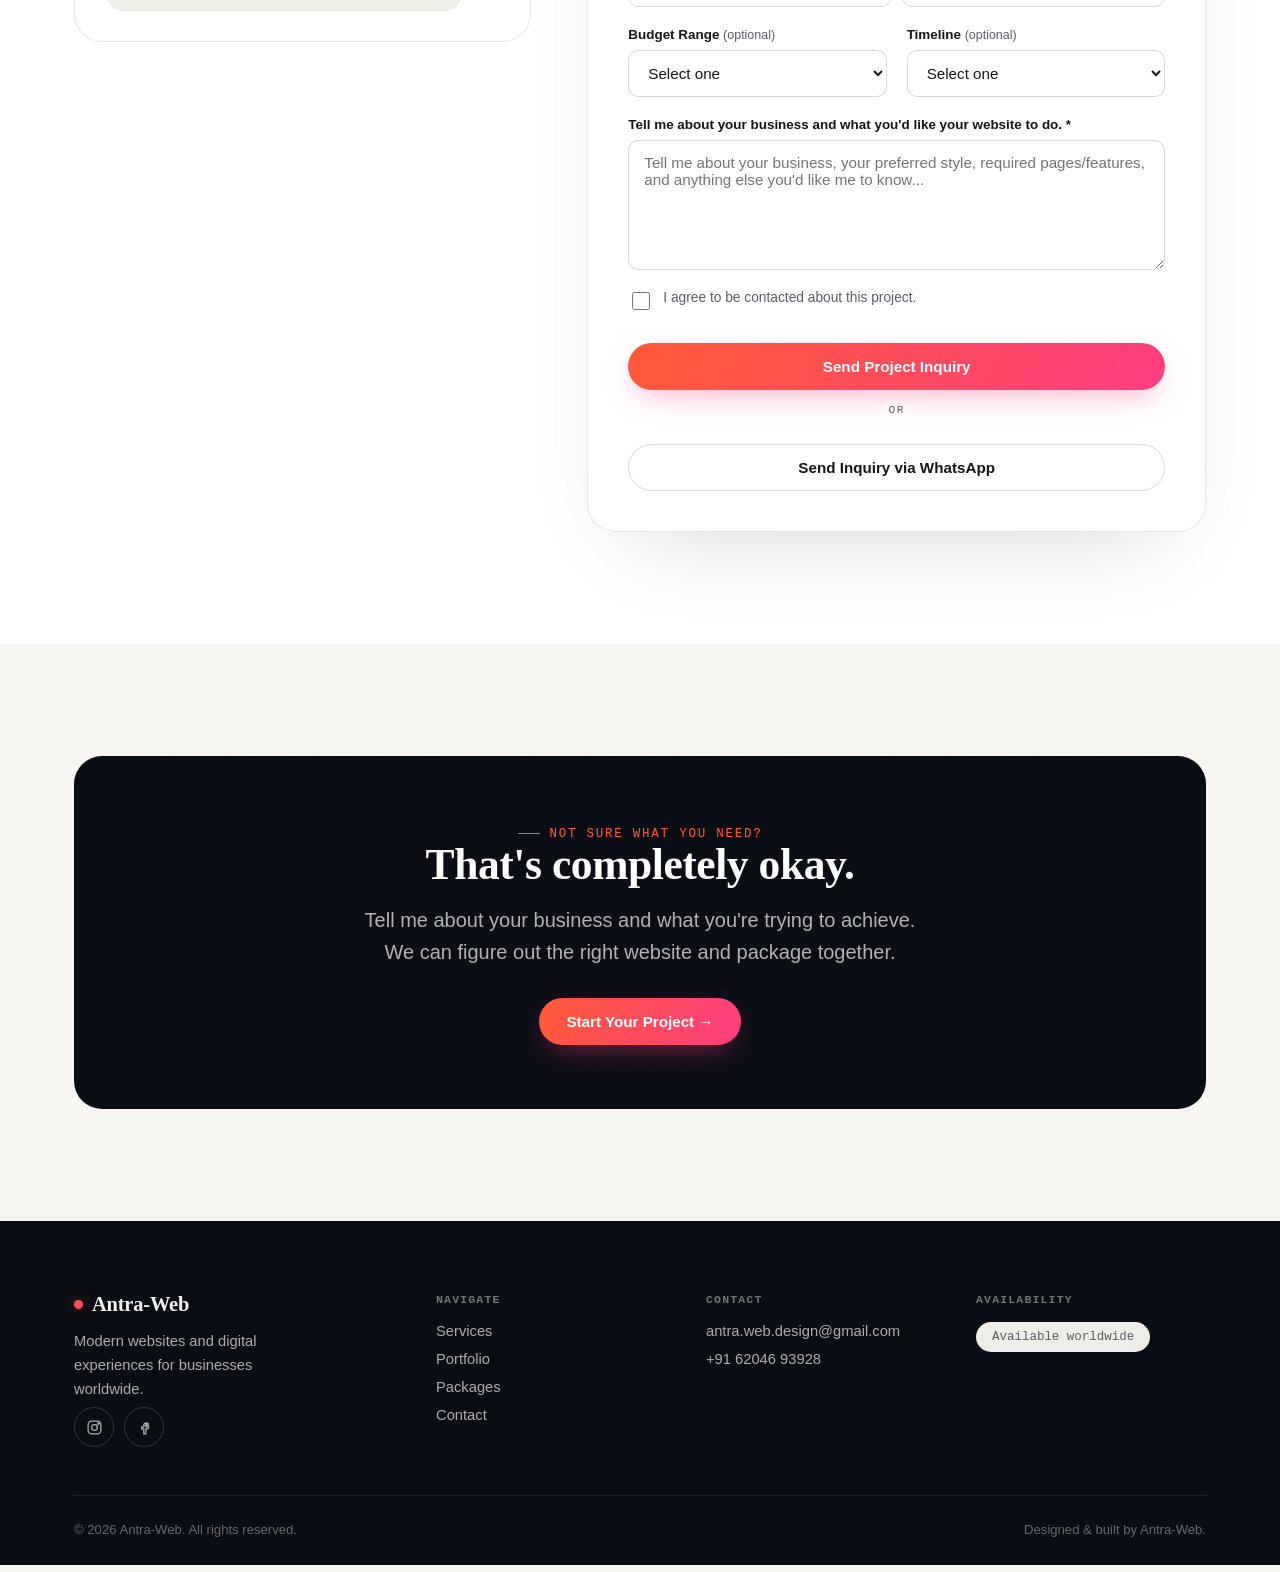
==== commit 98fbacd1: "Add files via upload" ====
--- a/contact.html
+++ b/contact.html
@@ -21,6 +21,45 @@
   <link href="https://fonts.googleapis.com/css2?family=Fraunces:opsz,wght@9..144,500;9..144,600;9..144,700&family=Inter:wght@400;500;600;700;800&family=JetBrains+Mono:wght@400;500&display=swap" rel="stylesheet">
 
   <link rel="stylesheet" href="css/style.css">
+
+  <!--
+    Contact-page-only polish. Scoped here (not in css/style.css) so nothing
+    on any other page is touched. Reuses the existing design tokens
+    (--accent, --paper-*, --ink-*, --radius-*, --font-*) — no new colors,
+    fonts or motion introduced.
+  -->
+  <style>
+    .contact-panel{
+      background:var(--paper-000);
+      border:1px solid var(--paper-line);
+      border-radius:var(--radius-l);
+      padding:30px 32px;
+    }
+    .contact-panel h3{margin-bottom:4px;}
+    .contact-panel .contact-info-card{margin-top:20px;}
+    .contact-info-row a{transition:color var(--dur-s) var(--ease);}
+    .contact-info-row a:hover{color:var(--accent);}
+
+    .inquiry-card{
+      background:var(--paper-000);
+      border:1px solid var(--paper-line);
+      border-radius:var(--radius-l);
+      padding:40px;
+      box-shadow:0 40px 90px -50px rgba(20,21,26,0.22);
+    }
+    .inquiry-card-head p{font-size:.92rem;color:var(--paper-ink-soft);margin-top:10px;line-height:1.6;}
+
+    .form-actions{display:flex;flex-direction:column;gap:14px;margin-top:30px;}
+    .form-or{
+      text-align:center;font-family:var(--font-mono);font-size:.7rem;letter-spacing:.12em;
+      text-transform:uppercase;color:var(--paper-ink-soft);
+    }
+
+    @media (max-width:640px){
+      .contact-panel{padding:24px 22px;}
+      .inquiry-card{padding:24px 20px;}
+    }
+  </style>
 </head>
 <body data-page="contact">
   <header class="site-header" data-header>
@@ -77,8 +116,8 @@
     <section class="section section--dark" style="padding-top:160px;padding-bottom:60px;">
       <div class="wrap" data-reveal>
         <span class="eyebrow">Start a Project</span>
-        <h1 style="margin:18px 0 16px;">Let's Build Something Your Customers Remember.</h1>
-        <p class="lede">Tell me about your business, your goals and the website you have in mind. I'll help turn your idea into a professional online presence.</p>
+        <h1 style="margin:18px 0 16px;max-width:17ch;">Let's Build Something For Your Business.</h1>
+        <p class="lede">Tell me about your business, your goals and the website you have in mind. I'll reply personally with clear next steps — usually within a day.</p>
         <div class="hero-ctas" style="margin-top:30px;">
           <a href="#inquiry-form" class="btn btn-primary">Start an Inquiry</a>
           <a href="#" data-whatsapp-link class="btn btn-ghost" style="color:#F2F1EE;border-color:var(--ink-line-strong)">Message on WhatsApp</a>
@@ -86,7 +125,18 @@
       </div>
     </section>
 
-    <section class="section section--white" style="padding-top:70px;" id="inquiry-form">
+    <section class="trust-strip">
+      <div class="wrap">
+        <ul>
+          <li>Worldwide, Remote-Friendly</li>
+          <li>Personal, Direct Communication</li>
+          <li>Reply Within 24 Hours</li>
+          <li>Flexible Packages</li>
+        </ul>
+      </div>
+    </section>
+
+    <section class="section section--white" style="padding-top:80px;" id="inquiry-form">
       <div class="wrap contact-layout">
 
         <div data-reveal>
@@ -102,149 +152,157 @@
 
           <div class="divider"></div>
 
-          <h3 style="margin-bottom:18px;">Direct Contact</h3>
-          <div class="contact-info-card">
-            <div class="contact-info-row">
-              <div class="icon-badge"><svg viewBox="0 0 24 24" fill="none" stroke="currentColor" stroke-width="1.8"><rect x="3" y="5" width="18" height="14" rx="3"/><path d="M3 7l9 6 9-6"/></svg></div>
-              <div><a href="#" data-email-link data-email-display style="font-weight:600;"></a></div>
-            </div>
-            <div class="contact-info-row">
-              <div class="icon-badge"><svg viewBox="0 0 24 24" fill="none" stroke="currentColor" stroke-width="1.8"><path d="M8 9l-4 3 4 3M16 9l4 3-4 3M13 6l-2 12"/></svg></div>
-              <div><a href="#" data-whatsapp-link data-whatsapp-display style="font-weight:600;"></a></div>
-            </div>
-            <div class="contact-info-row">
-              <div class="icon-badge"><svg viewBox="0 0 24 24" fill="none" stroke="currentColor" stroke-width="1.8"><rect x="3" y="3" width="18" height="18" rx="5"/><circle cx="12" cy="12" r="4"/><circle cx="17.5" cy="6.5" r="1"/></svg></div>
-              <div><a href="#" data-instagram-link style="font-weight:600;">@antra_web</a></div>
-            </div>
-            <div class="contact-info-row">
-              <div class="icon-badge"><svg viewBox="0 0 24 24" fill="none" stroke="currentColor" stroke-width="1.8"><path d="M14 9h3V6h-3c-1.7 0-3 1.3-3 3v2H8v3h3v7h3v-7h3l1-3h-4V9c0-.6.4-1 1-1z"/></svg></div>
-              <div><a href="#" data-facebook-link style="font-weight:600;">Antra Web</a></div>
-            </div>
+          <div class="contact-panel">
+            <h3>Direct Contact</h3>
+            <div class="contact-info-card">
+              <div class="contact-info-row">
+                <div class="icon-badge"><svg viewBox="0 0 24 24" fill="none" stroke="currentColor" stroke-width="1.8"><rect x="3" y="5" width="18" height="14" rx="3"/><path d="M3 7l9 6 9-6"/></svg></div>
+                <div><a href="#" data-email-link data-email-display style="font-weight:600;"></a></div>
+              </div>
+              <div class="contact-info-row">
+                <div class="icon-badge"><svg viewBox="0 0 24 24" fill="none" stroke="currentColor" stroke-width="1.8"><path d="M8 9l-4 3 4 3M16 9l4 3-4 3M13 6l-2 12"/></svg></div>
+                <div><a href="#" data-whatsapp-link data-whatsapp-display style="font-weight:600;"></a></div>
+              </div>
+              <div class="contact-info-row">
+                <div class="icon-badge"><svg viewBox="0 0 24 24" fill="none" stroke="currentColor" stroke-width="1.8"><rect x="3" y="3" width="18" height="18" rx="5"/><circle cx="12" cy="12" r="4"/><circle cx="17.5" cy="6.5" r="1"/></svg></div>
+                <div><a href="#" data-instagram-link style="font-weight:600;">@antra_web</a></div>
+              </div>
+              <div class="contact-info-row">
+                <div class="icon-badge"><svg viewBox="0 0 24 24" fill="none" stroke="currentColor" stroke-width="1.8"><path d="M14 9h3V6h-3c-1.7 0-3 1.3-3 3v2H8v3h3v7h3v-7h3l1-3h-4V9c0-.6.4-1 1-1z"/></svg></div>
+                <div><a href="#" data-facebook-link style="font-weight:600;">Antra Web</a></div>
+              </div>
+            </div>
+            <div style="margin-top:22px;"><span class="badge-worldwide">Available to work with businesses worldwide</span></div>
           </div>
-          <div style="margin-top:20px;"><span class="badge-worldwide">Available to work with businesses worldwide</span></div>
         </div>
 
         <div>
-        <div class="config-callout" id="form-config-callout" data-reveal style="display:none;">
-          This form isn't wired to a backend yet. Open <code>js/config.js</code> and set <code>ANTRA_CONFIG.form.endpoint</code>
-          to a Formspree, Web3Forms, or EmailJS endpoint — instructions are in the file comment and in README.md.
-        </div>
-
-        <form data-inquiry-form novalidate data-reveal>
-
-          <span class="form-section-title">Personal Information</span>
-          <div class="form-grid">
-            <div class="field">
-              <label for="fullName">Full Name *</label>
-              <input type="text" id="fullName" name="fullName" required>
-              <span class="field-error">Please enter your name.</span>
-            </div>
-            <div class="field">
-              <label for="email">Email *</label>
-              <input type="email" id="email" name="email" required>
-              <span class="field-error">Please enter a valid email address.</span>
-            </div>
-            <div class="field full">
-              <label for="phone">WhatsApp / Phone *</label>
-              <input type="tel" id="phone" name="phone" required>
-              <span class="field-error">Please enter a valid phone number.</span>
-            </div>
+        <div class="inquiry-card">
+          <div class="inquiry-card-head" data-reveal>
+            <span class="eyebrow">Project Inquiry</span>
+            <h3 style="margin-top:14px;">Tell me about your project.</h3>
+            <p>Fields marked * are required. Everything else just helps me prepare — skip anything you're not sure about yet.</p>
           </div>
 
-          <span class="form-section-title">Business Information</span>
-          <div class="form-grid">
-            <div class="field">
-              <label for="businessName">Business Name *</label>
-              <input type="text" id="businessName" name="businessName" required>
-              <span class="field-error">Please enter your business name.</span>
-            </div>
-            <div class="field">
-              <label for="businessType">Business Type *</label>
-              <select id="businessType" name="businessType" required>
-                <option value="">Select one</option>
-                <option>Restaurant / Cafe</option><option>Salon / Beauty</option><option>Fitness / Gym</option>
-                <option>E-commerce</option><option>Professional Services</option><option>Home Services</option>
-                <option>Creative Business</option><option>Personal Brand</option><option>Startup</option><option>Other</option>
-              </select>
-              <span class="field-error">Please select a business type.</span>
-            </div>
-          </div>
-
-          <span class="form-section-title">Project Information</span>
-          <div class="form-grid">
-            <div class="field full">
-              <label for="projectType">What do you need? *</label>
-              <select id="projectType" name="projectType" required>
-                <option value="">Select one</option>
-                <option>New Website</option><option>Website Redesign</option><option>Landing Page</option>
-                <option>Multi-page Business Website</option><option>Portfolio Website</option>
-                <option>E-commerce Website</option><option>Not Sure Yet</option>
-              </select>
-              <span class="field-error">Please select what you need.</span>
-            </div>
-            <div class="field">
-              <label for="package">Package *</label>
-              <select id="package" name="package" required>
-                <option value="">Select one</option>
-                <option>Starter</option><option>Business</option><option>Premium</option>
-                <option>Custom Project</option><option>Not Sure Yet</option>
-              </select>
-              <span class="field-error">Please select a package.</span>
-            </div>
-            <div class="field">
-              <label for="websiteSize">Website Size <span class="opt">(optional)</span></label>
-              <select id="websiteSize" name="websiteSize">
-                <option value="">Select one</option>
-                <option>1 Page</option><option>2–3 Pages</option><option>4–5 Pages</option>
-                <option>6–10 Pages</option><option>Not Sure Yet</option>
-              </select>
-            </div>
-
-            <div class="field full">
-              <label>Do you already have a website? *</label>
-              <div class="radio-row">
-                <label class="radio-pill"><input type="radio" name="hasWebsite" value="Yes" required>Yes</label>
-                <label class="radio-pill"><input type="radio" name="hasWebsite" value="No" required>No</label>
-              </div>
-              <span class="field-error">Please let me know if you have a website already.</span>
-            </div>
-            <div class="field full conditional" data-conditional="currentWebsite">
-              <label for="currentWebsite">Current Website URL</label>
-              <input type="text" id="currentWebsite" name="currentWebsite" placeholder="https://">
-            </div>
-
-            <div class="field">
-              <label for="budget">Budget Range <span class="opt">(optional)</span></label>
-              <select id="budget" name="budget">
-                <option value="">Select one</option>
-                <option>Under $150</option><option>$150–$300</option><option>$300–$500</option>
-                <option>$500–$750</option><option>$750+</option><option>Not Sure Yet</option>
-              </select>
-            </div>
-            <div class="field">
-              <label for="timeline">Timeline <span class="opt">(optional)</span></label>
-              <select id="timeline" name="timeline">
-                <option value="">Select one</option>
-                <option>ASAP</option><option>1–2 Weeks</option><option>2–4 Weeks</option>
-                <option>1–2 Months</option><option>Flexible</option>
-              </select>
-            </div>
-
-            <div class="field full">
-              <label for="details">Tell me about your business and what you'd like your website to do. *</label>
-              <textarea id="details" name="details" required placeholder="Tell me about your business, your preferred style, required pages/features, and anything else you'd like me to know..."></textarea>
-              <span class="field-error">Please share a few details about your project.</span>
-            </div>
-            <div class="checkbox-field">
-              <input type="checkbox" id="consent" name="consent" required>
-              <label for="consent">I agree to be contacted about this project.</label>
-            </div>
-          </div>
-
-          <button type="submit" class="btn btn-primary btn-block" data-form-submit style="margin-top:28px;">Send Project Inquiry</button>
-          <button type="button" class="btn btn-ghost btn-block wa-inquiry-btn" data-whatsapp-inquiry>Send Inquiry via WhatsApp</button>
-          <div class="form-status" data-form-status></div>
-        </form>
+          <form data-inquiry-form novalidate data-reveal style="margin-top:8px;">
+
+            <span class="form-section-title">Personal Information</span>
+            <div class="form-grid">
+              <div class="field">
+                <label for="fullName">Full Name *</label>
+                <input type="text" id="fullName" name="fullName" required autocomplete="name">
+                <span class="field-error">Please enter your name.</span>
+              </div>
+              <div class="field">
+                <label for="email">Email *</label>
+                <input type="email" id="email" name="email" required autocomplete="email">
+                <span class="field-error">Please enter a valid email address.</span>
+              </div>
+              <div class="field full">
+                <label for="phone">WhatsApp / Phone *</label>
+                <input type="tel" id="phone" name="phone" required autocomplete="tel">
+                <span class="field-error">Please enter a valid phone number.</span>
+              </div>
+            </div>
+
+            <span class="form-section-title">Business Information</span>
+            <div class="form-grid">
+              <div class="field">
+                <label for="businessName">Business Name *</label>
+                <input type="text" id="businessName" name="businessName" required>
+                <span class="field-error">Please enter your business name.</span>
+              </div>
+              <div class="field">
+                <label for="businessType">Business Type *</label>
+                <select id="businessType" name="businessType" required>
+                  <option value="">Select one</option>
+                  <option>Restaurant / Cafe</option><option>Salon / Beauty</option><option>Fitness / Gym</option>
+                  <option>E-commerce</option><option>Professional Services</option><option>Home Services</option>
+                  <option>Creative Business</option><option>Personal Brand</option><option>Startup</option><option>Other</option>
+                </select>
+                <span class="field-error">Please select a business type.</span>
+              </div>
+            </div>
+
+            <span class="form-section-title">Project Information</span>
+            <div class="form-grid">
+              <div class="field full">
+                <label for="projectType">What do you need? *</label>
+                <select id="projectType" name="projectType" required>
+                  <option value="">Select one</option>
+                  <option>New Website</option><option>Website Redesign</option><option>Landing Page</option>
+                  <option>Multi-page Business Website</option><option>Portfolio Website</option>
+                  <option>E-commerce Website</option><option>Not Sure Yet</option>
+                </select>
+                <span class="field-error">Please select what you need.</span>
+              </div>
+              <div class="field">
+                <label for="package">Package *</label>
+                <select id="package" name="package" required>
+                  <option value="">Select one</option>
+                  <option>Starter</option><option>Business</option><option>Premium</option>
+                  <option>Custom Project</option><option>Not Sure Yet</option>
+                </select>
+                <span class="field-error">Please select a package.</span>
+              </div>
+              <div class="field">
+                <label for="websiteSize">Website Size <span class="opt">(optional)</span></label>
+                <select id="websiteSize" name="websiteSize">
+                  <option value="">Select one</option>
+                  <option>1 Page</option><option>2–3 Pages</option><option>4–5 Pages</option>
+                  <option>6–10 Pages</option><option>Not Sure Yet</option>
+                </select>
+              </div>
+
+              <div class="field full">
+                <label>Do you already have a website? *</label>
+                <div class="radio-row">
+                  <label class="radio-pill"><input type="radio" name="hasWebsite" value="Yes" required>Yes</label>
+                  <label class="radio-pill"><input type="radio" name="hasWebsite" value="No" required>No</label>
+                </div>
+                <span class="field-error">Please let me know if you have a website already.</span>
+              </div>
+              <div class="field full conditional" data-conditional="currentWebsite">
+                <label for="currentWebsite">Current Website URL</label>
+                <input type="text" id="currentWebsite" name="currentWebsite" placeholder="https://">
+              </div>
+
+              <div class="field">
+                <label for="budget">Budget Range <span class="opt">(optional)</span></label>
+                <select id="budget" name="budget">
+                  <option value="">Select one</option>
+                  <option>Under $150</option><option>$150–$300</option><option>$300–$500</option>
+                  <option>$500–$750</option><option>$750+</option><option>Not Sure Yet</option>
+                </select>
+              </div>
+              <div class="field">
+                <label for="timeline">Timeline <span class="opt">(optional)</span></label>
+                <select id="timeline" name="timeline">
+                  <option value="">Select one</option>
+                  <option>ASAP</option><option>1–2 Weeks</option><option>2–4 Weeks</option>
+                  <option>1–2 Months</option><option>Flexible</option>
+                </select>
+              </div>
+
+              <div class="field full">
+                <label for="details">Tell me about your business and what you'd like your website to do. *</label>
+                <textarea id="details" name="details" required placeholder="Tell me about your business, your preferred style, required pages/features, and anything else you'd like me to know..."></textarea>
+                <span class="field-error">Please share a few details about your project.</span>
+              </div>
+              <div class="checkbox-field">
+                <input type="checkbox" id="consent" name="consent" required>
+                <label for="consent">I agree to be contacted about this project.</label>
+              </div>
+            </div>
+
+            <div class="form-actions">
+              <button type="submit" class="btn btn-primary btn-block" data-form-submit>Send Project Inquiry</button>
+              <span class="form-or">or</span>
+              <button type="button" class="btn btn-ghost btn-block wa-inquiry-btn" data-whatsapp-inquiry>Send Inquiry via WhatsApp</button>
+            </div>
+            <div class="form-status" data-form-status></div>
+          </form>
+        </div>
         </div>
       </div>
     </section>
@@ -255,22 +313,13 @@
           <div class="grain"></div>
           <span class="eyebrow" style="justify-content:center">Not Sure What You Need?</span>
           <h2>That's completely okay.</h2>
-          <p class="lede">Tell me about your business and what you're trying to achieve. We can figure out the right website and package together.</p>
+          <p class="lede" style="margin-left:auto;margin-right:auto;">Tell me about your business and what you're trying to achieve. We can figure out the right website and package together.</p>
           <div class="cta-actions">
-            <a href="#inquiry-form" class="btn btn-primary">Let's Talk →</a>
+            <a href="#inquiry-form" class="btn btn-primary">Start Your Project →</a>
           </div>
         </div>
       </div>
     </section>
-
-    <script>
-      document.addEventListener("DOMContentLoaded", function(){
-        if(!ANTRA_CONFIG.form.endpoint){
-          var callout = document.getElementById("form-config-callout");
-          if(callout) callout.style.display = "block";
-        }
-      });
-    </script>
 
   </main>
   <footer class="site-footer">
@@ -329,6 +378,5 @@
   <script src="js/config.js"></script>
   <script src="js/script.js"></script>
 
-
 </body>
 </html>
--- a/css/style.css
+++ b/css/style.css
@@ -0,0 +1,810 @@
+/* =============================================================
+   ANTRA-WEB — DESIGN SYSTEM
+   Palette: deep ink-navy dark sections / soft warm-grey light
+   sections, single coral→magenta signature accent.
+   Type: Fraunces (display, used with restraint) + Inter (body)
+   + JetBrains Mono (eyebrows / labels / data).
+   ============================================================= */
+
+:root{
+  /* --- color tokens --- */
+  --ink-950:#0B0D14;
+  --ink-900:#10131C;
+  --ink-800:#171B27;
+  --ink-700:#232838;
+  --ink-line: rgba(255,255,255,0.09);
+  --ink-line-strong: rgba(255,255,255,0.16);
+
+  --paper-000:#FFFFFF;
+  --paper-050:#F6F5F2;
+  --paper-100:#EFEDE7;
+  --paper-ink:#14151A;
+  --paper-ink-soft:#5A5C68;
+  --paper-line: rgba(20,21,26,0.10);
+  --paper-line-strong: rgba(20,21,26,0.16);
+
+  --accent:#FF5A36;
+  --accent-2:#FF3D81;
+  --accent-ink:#3A0E05;
+  --accent-glow: rgba(255,90,54,0.35);
+  --gradient-signature: linear-gradient(120deg,#FF5A36 0%, #FF3D81 100%);
+  --gradient-signature-soft: linear-gradient(120deg, rgba(255,90,54,0.16) 0%, rgba(255,61,129,0.16) 100%);
+
+  --font-display: "Fraunces", "Iowan Old Style", serif;
+  --font-body: "Inter", -apple-system, BlinkMacSystemFont, "Segoe UI", sans-serif;
+  --font-mono: "JetBrains Mono", ui-monospace, "SFMono-Regular", monospace;
+
+  --container: 1180px;
+  --radius-s: 10px;
+  --radius-m: 18px;
+  --radius-l: 28px;
+  --radius-pill: 999px;
+
+  --ease: cubic-bezier(.22,.9,.32,1);
+  --dur-s: .25s;
+  --dur-m: .55s;
+  --dur-l: .9s;
+}
+
+@media (prefers-reduced-motion: reduce){
+  *,*::before,*::after{
+    animation-duration:.001ms !important;
+    animation-iteration-count:1 !important;
+    transition-duration:.001ms !important;
+    scroll-behavior:auto !important;
+  }
+}
+
+/* ---------- reset ---------- */
+*,*::before,*::after{box-sizing:border-box;}
+html{scroll-behavior:smooth;}
+[id]{scroll-margin-top:96px;}
+body{
+  margin:0;
+  font-family:var(--font-body);
+  background:var(--paper-050);
+  color:var(--paper-ink);
+  -webkit-font-smoothing:antialiased;
+  overflow-x:hidden;
+}
+img{max-width:100%;display:block;}
+a{color:inherit;text-decoration:none;}
+button{font-family:inherit;}
+ul{list-style:none;margin:0;padding:0;}
+h1,h2,h3,h4,p,figure{margin:0;}
+::selection{background:var(--accent);color:#fff;}
+
+:focus-visible{
+  outline:2.5px solid var(--accent);
+  outline-offset:3px;
+  border-radius:4px;
+}
+
+/* ---------- layout helpers ---------- */
+.wrap{
+  width:100%;
+  max-width:var(--container);
+  margin:0 auto;
+  padding:0 24px;
+}
+.section{padding:112px 0;position:relative;}
+.section--tight{padding:80px 0;}
+@media (max-width:768px){
+  .section{padding:76px 0;}
+  .section--tight{padding:56px 0;}
+}
+.section--dark{background:var(--ink-950);color:#F2F1EE;}
+.section--dark .eyebrow{color:var(--accent);}
+.section--light{background:var(--paper-050);}
+.section--white{background:var(--paper-000);}
+
+.grain{
+  position:absolute; inset:0; pointer-events:none; opacity:.5; mix-blend-mode:overlay;
+  background-image:url("data:image/svg+xml,%3Csvg xmlns='http://www.w3.org/2000/svg' width='90' height='90'%3E%3Cfilter id='n'%3E%3CfeTurbulence type='fractalNoise' baseFrequency='0.9' numOctaves='2' stitchTiles='stitch'/%3E%3C/filter%3E%3Crect width='100%25' height='100%25' filter='url(%23n)' opacity='0.05'/%3E%3C/svg%3E");
+}
+
+.eyebrow{
+  display:inline-flex; align-items:center; gap:10px;
+  font-family:var(--font-mono);
+  font-size:12.5px; letter-spacing:.14em; text-transform:uppercase;
+  color:var(--accent); font-weight:500;
+}
+.eyebrow::before{
+  content:""; width:22px; height:1px; background:currentColor; display:inline-block;
+}
+
+h1,.h1{
+  font-family:var(--font-display);
+  font-weight:600;
+  font-size:clamp(2.6rem, 5.4vw, 4.6rem);
+  line-height:1.04;
+  letter-spacing:-0.015em;
+}
+h2,.h2{
+  font-family:var(--font-display);
+  font-weight:600;
+  font-size:clamp(2rem, 3.4vw, 3rem);
+  line-height:1.1;
+  letter-spacing:-0.01em;
+}
+h3,.h3{
+  font-family:var(--font-display);
+  font-weight:600;
+  font-size:clamp(1.3rem, 1.9vw, 1.65rem);
+  line-height:1.25;
+}
+.lede{
+  font-size:clamp(1.05rem,1.6vw,1.25rem);
+  line-height:1.6;
+  color:var(--paper-ink-soft);
+  max-width:52ch;
+}
+.section--dark .lede{color:rgba(242,241,238,0.72);}
+p.body-text{ font-size:1.02rem; line-height:1.75; color:var(--paper-ink-soft); }
+.section--dark p.body-text{ color:rgba(242,241,238,0.72); }
+
+.text-gradient{
+  background:var(--gradient-signature);
+  -webkit-background-clip:text; background-clip:text; color:transparent;
+}
+
+/* ---------- buttons ---------- */
+.btn{
+  display:inline-flex; align-items:center; justify-content:center; gap:8px;
+  font-family:var(--font-body); font-weight:600; font-size:.95rem;
+  padding:14px 26px; border-radius:var(--radius-pill);
+  border:1px solid transparent; cursor:pointer;
+  transition:transform var(--dur-s) var(--ease), box-shadow var(--dur-s) var(--ease), background var(--dur-s) var(--ease), border-color var(--dur-s) var(--ease);
+  white-space:nowrap;
+}
+.btn:active{transform:translateY(1px) scale(.99);}
+.btn-primary{
+  background:var(--gradient-signature); color:#fff;
+  box-shadow:0 10px 30px -10px rgba(255,61,129,0.55);
+}
+.btn-primary:hover{ box-shadow:0 14px 38px -8px rgba(255,61,129,0.65); transform:translateY(-2px); }
+.btn-ghost{
+  background:transparent; color:inherit; border-color:var(--paper-line-strong);
+}
+.btn-ghost:hover{ border-color:var(--accent); color:var(--accent); transform:translateY(-2px); }
+.section--dark .btn-ghost{ border-color:var(--ink-line-strong); }
+.section--dark .btn-ghost:hover{ border-color:var(--accent); color:#fff; background:rgba(255,90,54,0.12); }
+.btn-light{
+  background:#fff; color:var(--paper-ink); border-color:transparent;
+}
+.btn-light:hover{ transform:translateY(-2px); box-shadow:0 10px 24px -10px rgba(0,0,0,0.35); }
+.btn-block{width:100%;}
+.btn[disabled]{opacity:.55; cursor:not-allowed; transform:none !important;}
+
+/* ---------- header ---------- */
+.site-header{
+  position:fixed; top:0; left:0; right:0; z-index:1000;
+  padding:20px 0;
+  transition:padding var(--dur-s) var(--ease), background var(--dur-s) var(--ease), box-shadow var(--dur-s) var(--ease), border-color var(--dur-s) var(--ease);
+  border-bottom:1px solid transparent;
+}
+.site-header .wrap{
+  display:flex; align-items:center; justify-content:space-between; gap:20px;
+}
+.site-header.is-scrolled{
+  padding:12px 0;
+  background:rgba(11,13,20,0.72);
+  backdrop-filter:blur(14px) saturate(140%);
+  -webkit-backdrop-filter:blur(14px) saturate(140%);
+  border-bottom-color:var(--ink-line);
+  box-shadow:0 10px 30px -20px rgba(0,0,0,0.6);
+}
+.brand{
+  font-family:var(--font-display); font-weight:600; font-size:1.28rem;
+  color:#F2F1EE; display:flex; align-items:center; gap:9px; letter-spacing:-.01em;
+}
+.brand-dot{
+  width:9px; height:9px; border-radius:50%; background:var(--gradient-signature);
+  box-shadow:0 0 14px var(--accent-glow);
+}
+.nav-desktop{ display:flex; align-items:center; gap:34px; }
+.nav-desktop a{
+  font-size:.92rem; color:rgba(242,241,238,0.78); font-weight:500;
+  position:relative; padding:4px 0;
+}
+.nav-desktop a::after{
+  content:""; position:absolute; left:0; right:100%; bottom:-2px; height:1.5px;
+  background:var(--gradient-signature); transition:right var(--dur-s) var(--ease);
+}
+.nav-desktop a:hover{color:#fff;}
+.nav-desktop a:hover::after, .nav-desktop a.is-active::after{ right:0; }
+.nav-desktop a.is-active{color:#fff;}
+.nav-cta-wrap{display:flex; align-items:center; gap:14px;}
+
+.hamburger{
+  display:none; width:44px; height:44px; border-radius:50%;
+  border:1px solid var(--ink-line-strong); background:rgba(255,255,255,0.04);
+  position:relative; cursor:pointer;
+}
+.hamburger span{
+  position:absolute; left:12px; right:12px; height:1.5px; background:#F2F1EE;
+  transition:transform var(--dur-s) var(--ease), opacity var(--dur-s) var(--ease), top var(--dur-s) var(--ease);
+}
+.hamburger span:nth-child(1){top:16px;}
+.hamburger span:nth-child(2){top:21.5px;}
+.hamburger span:nth-child(3){top:27px;}
+.hamburger.is-open span:nth-child(1){top:21.5px; transform:rotate(45deg);}
+.hamburger.is-open span:nth-child(2){opacity:0;}
+.hamburger.is-open span:nth-child(3){top:21.5px; transform:rotate(-45deg);}
+
+.mobile-nav{
+  position:fixed; inset:0; z-index:999;
+  background:var(--ink-950);
+  display:flex; flex-direction:column; justify-content:center;
+  padding:32px;
+  opacity:0; visibility:hidden; transform:translateY(-8px);
+  transition:opacity var(--dur-m) var(--ease), transform var(--dur-m) var(--ease), visibility 0s linear var(--dur-m);
+}
+.mobile-nav.is-open{
+  opacity:1; visibility:visible; transform:translateY(0);
+  transition:opacity var(--dur-m) var(--ease), transform var(--dur-m) var(--ease), visibility 0s;
+}
+.mobile-nav ul{display:flex; flex-direction:column; gap:6px;}
+.mobile-nav a{
+  font-family:var(--font-display); font-size:2.1rem; font-weight:600;
+  color:#F2F1EE; padding:12px 0; display:block; border-bottom:1px solid var(--ink-line);
+}
+.mobile-nav a.is-active{color:var(--accent);}
+.mobile-nav-foot{margin-top:34px; display:flex; flex-direction:column; gap:14px;}
+.mobile-nav-close{
+  position:absolute; top:26px; right:24px; width:44px; height:44px; border-radius:50%;
+  border:1px solid var(--ink-line-strong); background:transparent; color:#fff; cursor:pointer; font-size:1.3rem;
+}
+
+@media (max-width:900px){
+  .nav-desktop{display:none;}
+  .nav-cta-wrap .btn-primary{display:none;}
+  .hamburger{display:block;}
+}
+
+/* ---------- hero ---------- */
+.hero{
+  position:relative; padding:168px 0 110px; overflow:hidden;
+  background:
+    radial-gradient(60% 55% at 82% 8%, rgba(255,61,129,0.20), transparent 60%),
+    radial-gradient(50% 50% at 6% 92%, rgba(255,90,54,0.16), transparent 60%),
+    var(--ink-950);
+  color:#F2F1EE;
+}
+.hero-grid{
+  display:grid; grid-template-columns:1.05fr .95fr; gap:40px; align-items:center;
+}
+@media (max-width:980px){ .hero-grid{grid-template-columns:1fr;} }
+
+.hero-copy .eyebrow{margin-bottom:22px;}
+.hero h1{margin-bottom:22px;}
+.hero .lede{margin-bottom:34px; color:rgba(242,241,238,0.72);}
+.hero-ctas{display:flex; gap:14px; flex-wrap:wrap;}
+
+.trust-strip{
+  border-top:1px solid var(--ink-line); border-bottom:1px solid var(--ink-line);
+  background:var(--ink-900);
+}
+.trust-strip ul{
+  display:flex; flex-wrap:wrap; gap:14px 40px; justify-content:center;
+  padding:26px 0; font-family:var(--font-mono); font-size:.78rem; letter-spacing:.08em;
+  text-transform:uppercase; color:rgba(242,241,238,0.55);
+}
+.trust-strip li{display:flex; align-items:center; gap:8px;}
+.trust-strip li::before{content:"—"; color:var(--accent);}
+
+/* ---------- browser mockup stack (signature hero visual) ---------- */
+.mock-stack{
+  position:relative; height:440px;
+  perspective:1400px;
+}
+.mock-card{
+  position:absolute; width:82%; border-radius:16px; overflow:hidden;
+  background:var(--ink-800); border:1px solid var(--ink-line-strong);
+  box-shadow:0 40px 80px -30px rgba(0,0,0,0.65);
+  transition:transform .6s var(--ease);
+  animation:float-card 7s ease-in-out infinite;
+}
+.mock-bar{
+  display:flex; align-items:center; gap:6px; padding:10px 14px;
+  background:var(--ink-700); border-bottom:1px solid var(--ink-line);
+  border-radius:10px 10px 0 0;
+}
+.mock-bar span{width:8px; height:8px; border-radius:50%; background:rgba(255,255,255,0.18);}
+.mock-bar .url{
+  margin-left:10px; font-family:var(--font-mono); font-size:10px; color:rgba(255,255,255,0.4);
+  background:rgba(255,255,255,0.04); border-radius:20px; padding:3px 12px; flex:1;
+}
+.mock-body{padding:18px; display:flex; flex-direction:column; gap:10px;}
+.mock-line{height:8px; border-radius:4px; background:rgba(255,255,255,0.09);}
+.mock-line.w-60{width:60%;} .mock-line.w-40{width:40%;} .mock-line.w-80{width:80%;}
+.mock-block{height:64px; border-radius:10px; background:var(--gradient-signature-soft); border:1px solid var(--ink-line);}
+.mock-grid-3{display:grid; grid-template-columns:repeat(3,1fr); gap:8px;}
+.mock-chip{height:34px; border-radius:8px; background:rgba(255,255,255,0.06);}
+
+.mock-card--1{ top:0; left:0; z-index:3; animation-delay:0s;}
+.mock-card--2{ top:70px; left:14%; z-index:2; opacity:.85; animation-delay:.6s;}
+.mock-card--3{ top:140px; left:26%; z-index:1; opacity:.6; animation-delay:1.2s;}
+
+@keyframes float-card{
+  0%,100%{transform:translateY(0px);}
+  50%{transform:translateY(-14px);}
+}
+.glow-orb{
+  position:absolute; width:340px; height:340px; border-radius:50%;
+  background:var(--gradient-signature); filter:blur(90px); opacity:.35; z-index:0;
+}
+.glow-orb--1{top:-80px; right:-60px;}
+.glow-orb--2{bottom:-100px; left:-60px;}
+
+/* ---------- cards ---------- */
+.card{
+  background:var(--paper-000); border:1px solid var(--paper-line); border-radius:var(--radius-m);
+  padding:32px; transition:transform var(--dur-m) var(--ease), box-shadow var(--dur-m) var(--ease), border-color var(--dur-s) var(--ease);
+}
+.card:hover{ transform:translateY(-6px); box-shadow:0 30px 60px -30px rgba(20,21,26,0.25); border-color:var(--paper-line-strong); }
+.section--dark .card{
+  background:var(--ink-900); border-color:var(--ink-line); color:#F2F1EE;
+}
+.section--dark .card:hover{ box-shadow:0 30px 60px -30px rgba(0,0,0,0.7); border-color:var(--ink-line-strong); }
+
+.grid{display:grid; gap:24px;}
+.grid-2{grid-template-columns:repeat(2,1fr);}
+.grid-3{grid-template-columns:repeat(3,1fr);}
+.grid-4{grid-template-columns:repeat(4,1fr);}
+@media (max-width:980px){ .grid-3,.grid-4{grid-template-columns:repeat(2,1fr);} }
+@media (max-width:640px){ .grid-2,.grid-3,.grid-4{grid-template-columns:1fr;} }
+
+.icon-badge{
+  width:44px; height:44px; border-radius:12px; display:flex; align-items:center; justify-content:center;
+  background:var(--gradient-signature-soft); color:var(--accent); margin-bottom:18px;
+}
+.icon-badge svg{width:22px; height:22px;}
+
+.index-num{
+  font-family:var(--font-mono); font-size:.8rem; color:var(--accent); letter-spacing:.06em;
+  margin-bottom:14px; display:block;
+}
+
+/* ---------- section head ---------- */
+.section-head{ max-width:640px; margin-bottom:56px; }
+.section-head.center{ margin-left:auto; margin-right:auto; text-align:center; }
+.section-head .eyebrow{margin-bottom:16px;}
+.section-head h2{margin-bottom:16px;}
+
+/* ---------- scroll reveal ---------- */
+[data-reveal]{
+  opacity:0; transform:translateY(28px);
+  transition:opacity .8s var(--ease), transform .8s var(--ease);
+}
+[data-reveal].is-visible{ opacity:1; transform:translateY(0); }
+[data-reveal-stagger] > *{ transition-delay:calc(var(--i,0) * 90ms); }
+
+/* ---------- CTA banner ---------- */
+.cta-banner{
+  border-radius:var(--radius-l); padding:64px 48px; text-align:center;
+  background:var(--ink-950); color:#fff; position:relative; overflow:hidden;
+}
+.cta-banner h2{margin-bottom:16px;}
+.cta-banner .lede{margin:0 auto 30px; color:rgba(242,241,238,0.72);}
+.cta-actions{display:flex; gap:14px; justify-content:center; flex-wrap:wrap;}
+@media (max-width:640px){ .cta-banner{padding:44px 24px;} }
+
+/* ---------- footer ---------- */
+.site-footer{background:var(--ink-950); color:rgba(242,241,238,0.7); padding:72px 0 28px;}
+.footer-top{
+  display:grid; grid-template-columns:1.4fr 1fr 1fr 1fr; gap:40px; padding-bottom:48px;
+  border-bottom:1px solid var(--ink-line);
+}
+@media (max-width:820px){ .footer-top{grid-template-columns:1fr 1fr;} }
+@media (max-width:520px){ .footer-top{grid-template-columns:1fr;} }
+.footer-brand .brand{margin-bottom:14px;}
+.footer-tagline{max-width:30ch; font-size:.92rem; line-height:1.6;}
+.footer-col h4{
+  font-family:var(--font-mono); font-size:.72rem; letter-spacing:.1em; text-transform:uppercase;
+  color:rgba(242,241,238,0.45); margin-bottom:16px;
+}
+.footer-col ul{display:flex; flex-direction:column; gap:10px;}
+.footer-col a{font-size:.92rem;}
+.footer-col a:hover{color:var(--accent);}
+.footer-social{display:flex; gap:10px; margin-top:6px;}
+.footer-bottom{
+  display:flex; justify-content:space-between; align-items:center; flex-wrap:wrap; gap:12px;
+  padding-top:26px; font-size:.82rem; color:rgba(242,241,238,0.4);
+}
+
+.social-btn{
+  width:40px; height:40px; border-radius:50%; display:flex; align-items:center; justify-content:center;
+  border:1px solid var(--ink-line-strong); transition:all var(--dur-s) var(--ease);
+}
+.social-btn:hover{ background:var(--gradient-signature); border-color:transparent; transform:translateY(-3px); }
+.social-btn svg{width:17px; height:17px;}
+
+/* ---------- back to top ---------- */
+.back-to-top{
+  position:fixed; right:22px; bottom:22px; z-index:800;
+  width:48px; height:48px; border-radius:50%; background:var(--gradient-signature); color:#fff;
+  display:flex; align-items:center; justify-content:center; box-shadow:0 12px 30px -8px rgba(255,61,129,0.5);
+  opacity:0; visibility:hidden; transform:translateY(10px);
+  transition:all var(--dur-s) var(--ease); cursor:pointer; border:none;
+}
+.back-to-top.is-visible{opacity:1; visibility:visible; transform:translateY(0);}
+
+/* ---------- FAQ accordion ---------- */
+.faq-item{ border-bottom:1px solid var(--paper-line); }
+.faq-q{
+  width:100%; text-align:left; background:none; border:none; cursor:pointer;
+  padding:26px 4px; display:flex; justify-content:space-between; align-items:center; gap:20px;
+  font-family:var(--font-display); font-size:1.12rem; font-weight:600; color:var(--paper-ink);
+}
+.faq-q .plus{
+  flex:none; width:30px; height:30px; border-radius:50%; border:1px solid var(--paper-line-strong);
+  display:flex; align-items:center; justify-content:center; position:relative; transition:transform var(--dur-s) var(--ease), background var(--dur-s) var(--ease), border-color var(--dur-s) var(--ease);
+}
+.faq-q .plus::before,.faq-q .plus::after{
+  content:""; position:absolute; background:var(--paper-ink); transition:transform var(--dur-s) var(--ease), opacity var(--dur-s) var(--ease);
+}
+.faq-q .plus::before{width:12px; height:1.5px;}
+.faq-q .plus::after{width:1.5px; height:12px;}
+.faq-item.is-open .plus{background:var(--gradient-signature); border-color:transparent;}
+.faq-item.is-open .plus::before,.faq-item.is-open .plus::after{background:#fff;}
+.faq-item.is-open .plus::after{opacity:0;}
+.faq-a{
+  max-height:0; overflow:hidden; transition:max-height .45s var(--ease), padding .45s var(--ease);
+}
+.faq-item.is-open .faq-a{ padding-bottom:26px; }
+.faq-a p{color:var(--paper-ink-soft); line-height:1.7; max-width:65ch;}
+
+/* ---------- portfolio ---------- */
+.filter-bar{
+  display:flex; flex-wrap:wrap; gap:10px; margin-bottom:44px;
+}
+.filter-chip{
+  padding:10px 20px; border-radius:var(--radius-pill); border:1px solid var(--paper-line-strong);
+  background:transparent; font-size:.86rem; font-weight:600; cursor:pointer; color:var(--paper-ink-soft);
+  transition:all var(--dur-s) var(--ease);
+}
+.filter-chip:hover{ border-color:var(--accent); color:var(--paper-ink); }
+.filter-chip.is-active{ background:var(--gradient-signature); color:#fff; border-color:transparent; }
+
+.portfolio-grid{
+  display:grid; grid-template-columns:repeat(3,1fr); gap:26px;
+}
+@media (max-width:980px){ .portfolio-grid{grid-template-columns:repeat(2,1fr);} }
+@media (max-width:640px){ .portfolio-grid{grid-template-columns:1fr;} }
+
+.p-card{
+  border-radius:var(--radius-m); overflow:hidden; background:#fff; border:1px solid var(--paper-line);
+  cursor:pointer; transition:transform var(--dur-m) var(--ease), box-shadow var(--dur-m) var(--ease);
+  display:flex; flex-direction:column;
+}
+.p-card:hover{ transform:translateY(-8px); box-shadow:0 34px 60px -28px rgba(20,21,26,0.28); }
+.p-card.is-hidden{display:none;}
+.p-thumb{
+  aspect-ratio:16/11; position:relative; overflow:hidden;
+  background:var(--paper-100);
+}
+.p-thumb-fallback{
+  position:absolute; inset:0; padding:20px 20px 0; display:flex; flex-direction:column; z-index:1;
+  background:
+    radial-gradient(80% 100% at 20% 0%, rgba(255,90,54,0.16), transparent 60%),
+    radial-gradient(80% 100% at 100% 100%, rgba(255,61,129,0.14), transparent 60%),
+    var(--paper-100);
+}
+.p-thumb-fallback .mock-bar{border-radius:8px 8px 0 0; background:var(--ink-900);}
+.p-thumb-body{
+  flex:1; border-radius:0 0 8px 8px; padding:16px; display:flex; flex-direction:column; gap:9px; justify-content:center;
+  background:var(--ink-800);
+}
+
+/* real live preview — an actual scaled-down embed of the live project site,
+   layered above the CSS fallback. Fades in once the page finishes loading,
+   so the fallback is always visible first and never leaves an empty box. */
+.p-live{
+  position:absolute; inset:0; z-index:3; display:flex; flex-direction:column;
+  opacity:0; transition:opacity .5s var(--ease); background:var(--ink-900);
+}
+.p-live.is-loaded{opacity:1;}
+.p-live .mock-bar{border-radius:0; flex:none; background:var(--ink-900);}
+.p-live .mock-bar .url{white-space:nowrap; overflow:hidden; text-overflow:ellipsis; max-width:70%;}
+.p-live-viewport{flex:1; position:relative; overflow:hidden; background:#fff;}
+.p-live-viewport iframe{
+  position:absolute; top:0; left:0; width:400%; height:400%; border:0;
+  transform:scale(.25); transform-origin:0 0; pointer-events:none;
+}
+.p-card:hover .p-live-viewport{transform:scale(1.035); transition:transform .5s var(--ease);}
+
+/* real screenshot support (assets/portfolio/*.webp) — highest-priority
+   layer, shown above the live embed if a manually-uploaded screenshot exists */
+.p-shot{
+  position:absolute; inset:0; z-index:4; width:100%; height:100%; object-fit:cover; object-position:top center;
+  opacity:0; transition:opacity .3s var(--ease), transform .5s var(--ease); background:var(--ink-800);
+}
+.p-shot.is-loaded{opacity:1;}
+.p-card:hover .p-shot.is-loaded{transform:scale(1.035);}
+
+/* ---------- category-themed mockup bodies (distinct per industry, not one generic template) ---------- */
+.mock-theme{flex:1; display:flex; flex-direction:column; gap:10px; justify-content:center;}
+
+/* Food & Beverage — menu rows with a dish "photo" chip + price */
+.theme-food .row{display:flex; align-items:center; gap:10px;}
+.theme-food .chip-round{width:30px; height:30px; border-radius:50%; background:var(--gradient-signature-soft); border:1px solid var(--ink-line); flex:none;}
+.theme-food .row .mock-line{flex:1;}
+.theme-food .price{width:34px; height:8px; border-radius:4px; background:var(--gradient-signature); opacity:.65; flex:none;}
+
+/* Fitness — bold stat blocks + progress bars */
+.theme-fitness .stat-row{display:flex; gap:8px;}
+.theme-fitness .stat{flex:1; height:46px; border-radius:8px; background:var(--gradient-signature-soft); border:1px solid var(--ink-line); display:flex; align-items:flex-end; padding:6px;}
+.theme-fitness .stat i{display:block; width:100%; border-radius:3px; background:var(--accent); opacity:.7;}
+.theme-fitness .stat:nth-child(1) i{height:60%;} .theme-fitness .stat:nth-child(2) i{height:90%;} .theme-fitness .stat:nth-child(3) i{height:40%;}
+
+/* Beauty — soft booking/time-slot chips */
+.theme-beauty .slot-row{display:flex; gap:8px;}
+.theme-beauty .slot{flex:1; height:28px; border-radius:var(--radius-pill); background:rgba(255,255,255,0.06); border:1px solid var(--ink-line);}
+.theme-beauty .slot.is-picked{background:var(--gradient-signature); opacity:.8; border-color:transparent;}
+
+/* Home Services — checklist / quote-request rows */
+.theme-home .check-row{display:flex; align-items:center; gap:9px;}
+.theme-home .check{width:16px; height:16px; border-radius:5px; background:var(--gradient-signature); opacity:.7; flex:none; position:relative;}
+.theme-home .check::after{content:""; position:absolute; left:4px; top:2px; width:5px; height:8px; border:solid #fff; border-width:0 1.5px 1.5px 0; transform:rotate(45deg);}
+
+/* Creative — editorial masonry blocks, uneven sizes */
+.theme-creative{flex-direction:row; gap:8px;}
+.theme-creative .block-a{flex:1.3; border-radius:8px; background:var(--gradient-signature-soft); border:1px solid var(--ink-line);}
+.theme-creative .stack-b{flex:1; display:flex; flex-direction:column; gap:8px;}
+.theme-creative .stack-b div{flex:1; border-radius:8px; background:rgba(255,255,255,0.06); border:1px solid var(--ink-line);}
+
+/* Business — kpi chip row + trend line */
+.theme-business .kpi-row{display:flex; gap:8px;}
+.theme-business .kpi{flex:1; height:34px; border-radius:8px; background:rgba(255,255,255,0.06); border:1px solid var(--ink-line);}
+.theme-business .trend{height:46px; border-radius:8px; background:var(--gradient-signature-soft); border:1px solid var(--ink-line); position:relative; overflow:hidden;}
+.theme-business .trend svg{position:absolute; inset:0; width:100%; height:100%;}
+
+/* Professional Services — appointment list rows */
+.theme-pro .appt-row{display:flex; align-items:center; gap:10px;}
+.theme-pro .dot{width:8px; height:8px; border-radius:50%; background:var(--accent); flex:none;}
+.theme-pro .appt-row .mock-line{flex:1;}
+.p-body{padding:22px;}
+.p-cat{
+  font-family:var(--font-mono); font-size:.68rem; letter-spacing:.08em; text-transform:uppercase; color:var(--accent);
+}
+.p-title{font-family:var(--font-display); font-size:1.2rem; font-weight:600; margin:8px 0 8px;}
+.p-desc{font-size:.9rem; color:var(--paper-ink-soft); line-height:1.55; margin-bottom:14px;}
+.p-tags{display:flex; flex-wrap:wrap; gap:6px; margin-bottom:16px;}
+.p-tag{
+  font-size:.72rem; font-family:var(--font-mono); padding:4px 10px; border-radius:var(--radius-pill);
+  background:var(--paper-100); color:var(--paper-ink-soft);
+}
+.p-link{
+  display:inline-flex; align-items:center; gap:6px; font-weight:600; font-size:.88rem; color:var(--paper-ink);
+}
+.p-link svg{width:14px; height:14px; transition:transform var(--dur-s) var(--ease);}
+.p-card:hover .p-link svg{ transform:translate(3px,-3px); }
+
+/* ---------- project modal ---------- */
+.modal-overlay{
+  position:fixed; inset:0; background:rgba(11,13,20,0.72); backdrop-filter:blur(6px);
+  z-index:1200; display:flex; align-items:center; justify-content:center; padding:24px;
+  opacity:0; visibility:hidden; transition:opacity var(--dur-m) var(--ease), visibility 0s linear var(--dur-m);
+}
+.modal-overlay.is-open{opacity:1; visibility:visible; transition:opacity var(--dur-m) var(--ease);}
+.modal{
+  background:#fff; border-radius:var(--radius-l); max-width:640px; width:100%; max-height:86vh; overflow-y:auto;
+  padding:40px; position:relative; transform:translateY(20px) scale(.98); transition:transform var(--dur-m) var(--ease);
+}
+.modal-overlay.is-open .modal{transform:translateY(0) scale(1);}
+.modal-close{
+  position:absolute; top:20px; right:20px; width:38px; height:38px; border-radius:50%; border:1px solid var(--paper-line-strong);
+  background:none; cursor:pointer; font-size:1.1rem;
+}
+.modal .p-cat{margin-bottom:10px;}
+.modal h3{margin-bottom:14px;}
+.modal-feat{display:flex; flex-wrap:wrap; gap:8px; margin:18px 0;}
+.modal-feat li{
+  font-size:.82rem; background:var(--paper-100); padding:6px 12px; border-radius:var(--radius-pill); color:var(--paper-ink-soft);
+}
+
+/* ---------- timeline (process) ---------- */
+.timeline{position:relative; padding-left:2px;}
+.timeline::before{
+  content:""; position:absolute; left:27px; top:8px; bottom:8px; width:1.5px;
+  background:linear-gradient(var(--ink-line), var(--ink-line));
+}
+.t-step{
+  display:grid; grid-template-columns:56px 1fr; gap:26px; padding-bottom:56px; position:relative;
+}
+.t-step:last-child{padding-bottom:0;}
+.t-num{
+  width:56px; height:56px; border-radius:50%; background:var(--ink-900); border:1px solid var(--ink-line-strong);
+  display:flex; align-items:center; justify-content:center; font-family:var(--font-mono); font-size:.85rem; color:var(--accent);
+  z-index:1;
+}
+.t-step h3{margin-bottom:10px; color:#F2F1EE;}
+.t-step p{color:rgba(242,241,238,0.68); line-height:1.7; max-width:60ch;}
+
+/* ---------- about ---------- */
+.about-hero{display:grid; grid-template-columns:1fr 1fr; gap:56px; align-items:center;}
+@media (max-width:900px){.about-hero{grid-template-columns:1fr;}}
+
+/* ---------- about visual — editorial collage standing in for a personal photo ---------- */
+.about-visual{
+  position:relative; aspect-ratio:4/5; border-radius:var(--radius-l); overflow:visible;
+}
+.about-visual-bg{
+  position:absolute; inset:0; border-radius:var(--radius-l);
+  background:
+    radial-gradient(70% 60% at 25% 15%, rgba(255,90,54,0.16), transparent 60%),
+    radial-gradient(70% 60% at 90% 90%, rgba(255,61,129,0.14), transparent 60%),
+    var(--ink-950);
+  border:1px solid var(--ink-line);
+}
+.av-item{
+  position:absolute; border-radius:14px; background:var(--ink-900); border:1px solid var(--ink-line-strong);
+  box-shadow:0 30px 60px -24px rgba(0,0,0,0.55); overflow:hidden;
+  transition:transform .5s var(--ease), box-shadow .5s var(--ease);
+  animation:float-card 8s ease-in-out infinite;
+}
+.about-visual:hover .av-item{transform:translateY(-6px);}
+.av-browser{width:64%; top:6%; left:6%; z-index:3; animation-delay:0s;}
+.av-browser .mock-bar{background:var(--ink-700);}
+.av-browser .mock-body{padding:14px; display:flex; flex-direction:column; gap:8px;}
+.av-code{
+  width:52%; bottom:8%; left:0%; z-index:4; padding:14px 16px; font-family:var(--font-mono); font-size:.68rem;
+  line-height:1.7; color:rgba(242,241,238,0.75); animation-delay:.5s;
+}
+.av-code .cm{color:var(--accent);}
+.av-code .tag{color:#8FD1FF;}
+.av-swatch{
+  width:34%; top:4%; right:0; z-index:2; aspect-ratio:1/1; animation-delay:1s;
+  background:var(--gradient-signature); display:flex; align-items:center; justify-content:center;
+}
+.av-swatch svg{width:34%; height:34%; color:#fff; opacity:.85;}
+.av-shot{
+  width:46%; bottom:4%; right:2%; z-index:5; aspect-ratio:16/11; animation-delay:1.6s;
+}
+.av-shot img{width:100%; height:100%; object-fit:cover; display:block;}
+.av-shot .p-thumb{aspect-ratio:auto; height:100%;}
+.av-shot .p-thumb-fallback{padding:12px 12px 0;}
+.av-shot .mock-bar{padding:6px 8px;}
+.av-shot .mock-bar .url{font-size:8px; padding:2px 8px;}
+.av-shot .p-thumb-body{padding:10px; gap:6px;}
+.av-label{
+  position:absolute; z-index:6; font-family:var(--font-mono); font-size:.68rem; letter-spacing:.06em;
+  color:var(--paper-ink-soft); background:var(--paper-000); border:1px solid var(--paper-line-strong);
+  padding:6px 12px; border-radius:var(--radius-pill); box-shadow:0 10px 24px -12px rgba(20,21,26,0.3);
+}
+.av-label--1{top:-14px; right:14%;}
+.av-label--2{bottom:-14px; left:10%;}
+@media (max-width:560px){ .av-label{display:none;} }
+.quote-block{
+  border-left:2px solid var(--accent); padding:6px 0 6px 26px; margin:40px 0;
+  font-family:var(--font-display); font-size:1.35rem; font-style:italic; color:var(--paper-ink);
+}
+.values-grid{margin-top:16px;}
+
+/* ---------- services comparison ---------- */
+.compare-table{width:100%; border-collapse:collapse; margin-top:20px;}
+.compare-table th,.compare-table td{
+  text-align:left; padding:16px 14px; border-bottom:1px solid var(--paper-line); font-size:.9rem;
+}
+.compare-table th{font-family:var(--font-mono); font-size:.72rem; letter-spacing:.06em; text-transform:uppercase; color:var(--paper-ink-soft);}
+.compare-table td.yes{color:var(--accent); font-weight:700;}
+.compare-table-wrap{overflow-x:auto;}
+
+/* ---------- pricing ---------- */
+.price-card{position:relative; display:flex; flex-direction:column;}
+.price-card.is-popular{border-color:var(--accent); box-shadow:0 30px 60px -30px rgba(255,90,54,0.35);}
+.price-tag{
+  position:absolute; top:-13px; left:32px; background:var(--gradient-signature); color:#fff; font-size:.72rem;
+  font-family:var(--font-mono); padding:5px 14px; border-radius:var(--radius-pill); letter-spacing:.05em;
+}
+.price-amount{font-family:var(--font-display); font-size:2.6rem; font-weight:600; margin:14px 0 4px;}
+.price-amount span{font-size:1rem; font-weight:500; color:var(--paper-ink-soft); font-family:var(--font-body);}
+.price-tagline{font-family:var(--font-mono); font-size:.76rem; color:var(--accent); letter-spacing:.04em; margin-bottom:18px;}
+.price-list{display:flex; flex-direction:column; gap:11px; margin:22px 0 28px;}
+.price-list li{display:flex; gap:10px; font-size:.92rem; color:var(--paper-ink-soft); align-items:flex-start;}
+.price-list li svg{flex:none; width:16px; height:16px; color:var(--accent); margin-top:3px;}
+.price-card .btn{margin-top:auto;}
+
+/* ---------- form ---------- */
+.form-grid{display:grid; grid-template-columns:1fr 1fr; gap:20px;}
+@media (max-width:700px){.form-grid{grid-template-columns:1fr;}}
+.field{display:flex; flex-direction:column; gap:8px;}
+.field.full{grid-column:1 / -1;}
+.field label{font-size:.84rem; font-weight:600; color:var(--paper-ink);}
+.field label .opt{font-weight:400; color:var(--paper-ink-soft); font-size:.78rem;}
+.field input,.field select,.field textarea{
+  font-family:var(--font-body); font-size:.95rem; padding:13px 15px; border-radius:var(--radius-s);
+  border:1.5px solid var(--paper-line-strong); background:#fff; color:var(--paper-ink);
+  transition:border-color var(--dur-s) var(--ease), box-shadow var(--dur-s) var(--ease);
+}
+.field input:focus,.field select:focus,.field textarea:focus{
+  border-color:var(--accent); outline:none; box-shadow:0 0 0 4px rgba(255,90,54,0.12);
+}
+.field textarea{resize:vertical; min-height:130px;}
+.field.has-error input,.field.has-error select,.field.has-error textarea{border-color:#E0334F;}
+.field.has-error .radio-pill{border-color:#E0334F;}
+.field-error{font-size:.78rem; color:#E0334F; display:none;}
+.field.has-error .field-error{display:block;}
+.checkbox-field{display:flex; align-items:flex-start; gap:10px; grid-column:1/-1;}
+.checkbox-field input{width:18px; height:18px; margin-top:2px; accent-color:var(--accent);}
+.checkbox-field label{font-size:.86rem; color:var(--paper-ink-soft); font-weight:400;}
+.form-status{
+  margin-top:20px; padding:16px 18px; border-radius:var(--radius-s); font-size:.9rem; display:none;
+}
+.form-status.is-visible{display:block;}
+.form-status.is-success{background:#E9F8EF; color:#0E7A3D;}
+.form-status.is-error{background:#FDECEE; color:#B3253D;}
+.form-status.is-loading{background:var(--paper-100); color:var(--paper-ink-soft);}
+.spinner{
+  width:16px; height:16px; border-radius:50%; border:2px solid rgba(0,0,0,0.15); border-top-color:currentColor;
+  display:inline-block; animation:spin .7s linear infinite; margin-right:8px; vertical-align:-3px;
+}
+@keyframes spin{to{transform:rotate(360deg);}}
+
+.config-callout{
+  background:var(--ink-900); color:#F2F1EE; border-radius:var(--radius-m); padding:22px 26px; margin-bottom:34px;
+  font-family:var(--font-mono); font-size:.82rem; line-height:1.7; border:1px dashed var(--ink-line-strong);
+}
+.config-callout code{color:var(--accent);}
+
+/* ---------- contact direct cards ---------- */
+.contact-methods{display:grid; grid-template-columns:repeat(3,1fr); gap:20px;}
+@media (max-width:820px){.contact-methods{grid-template-columns:1fr;}}
+.contact-method{display:flex; flex-direction:column; gap:14px; text-align:left;}
+.contact-method .icon-badge{margin-bottom:2px;}
+
+/* ---------- WhatsApp floating button ---------- */
+.wa-float{
+  position:fixed; left:22px; bottom:22px; z-index:800; width:56px; height:56px; border-radius:50%;
+  background:#25D366; display:flex; align-items:center; justify-content:center; box-shadow:0 14px 30px -8px rgba(37,211,102,0.55);
+  transition:transform var(--dur-s) var(--ease);
+}
+.wa-float:hover{transform:translateY(-3px) scale(1.04);}
+.wa-float svg{width:26px; height:26px; fill:#fff;}
+
+/* ---------- contact two-column layout ---------- */
+.contact-layout{display:grid; grid-template-columns:.85fr 1.15fr; gap:56px; align-items:start;}
+@media (max-width:900px){.contact-layout{grid-template-columns:1fr; gap:44px;}}
+.contact-intro-list{display:flex; flex-direction:column; gap:14px; margin:22px 0 30px;}
+.contact-intro-list li{display:flex; gap:10px; font-size:.92rem; color:var(--paper-ink-soft); align-items:flex-start;}
+.contact-intro-list li svg{flex:none; width:16px; height:16px; color:var(--accent); margin-top:3px;}
+.contact-info-card{display:flex; flex-direction:column; gap:16px; margin-top:8px;}
+.contact-info-row{display:flex; align-items:center; gap:12px; font-size:.9rem;}
+.contact-info-row .icon-badge{margin:0; width:38px; height:38px; flex:none;}
+.contact-info-row .icon-badge svg{width:18px; height:18px;}
+.form-section-title{
+  font-family:var(--font-mono); font-size:.72rem; letter-spacing:.1em; text-transform:uppercase;
+  color:var(--accent); margin:34px 0 16px; display:flex; align-items:center; gap:10px;
+}
+.form-section-title:first-child{margin-top:0;}
+.form-section-title::after{content:""; flex:1; height:1px; background:var(--paper-line);}
+
+.radio-row{display:flex; gap:10px; grid-column:1/-1;}
+.radio-pill{
+  flex:1; text-align:center; padding:12px; border-radius:var(--radius-s); border:1.5px solid var(--paper-line-strong);
+  cursor:pointer; font-size:.9rem; font-weight:600; color:var(--paper-ink-soft); transition:all var(--dur-s) var(--ease); position:relative;
+}
+.radio-pill input{position:absolute; opacity:0; inset:0; cursor:pointer; margin:0;}
+.radio-pill.is-checked,
+.radio-pill:has(input:checked){background:var(--gradient-signature); color:#fff; border-color:transparent;}
+.radio-pill:has(input:focus-visible){outline:2.5px solid var(--accent); outline-offset:2px;}
+.field.conditional{display:none;}
+.field.conditional.is-visible{display:flex;}
+
+.wa-inquiry-btn{margin-top:14px;}
+
+/* ---------- industries strip (services page) ---------- */
+.industries-strip{display:flex; flex-wrap:wrap; gap:10px; margin-top:20px;}
+.industries-strip span{
+  font-size:.84rem; padding:9px 16px; border-radius:var(--radius-pill); background:var(--paper-100); color:var(--paper-ink-soft);
+}
+.mt-0{margin-top:0;} .center{text-align:center;} .mx-auto{margin-left:auto;margin-right:auto;}
+.flex{display:flex;} .items-center{align-items:center;} .justify-between{justify-content:space-between;}
+.gap-10{gap:10px;} .gap-16{gap:16px;}
+.divider{height:1px; background:var(--paper-line); margin:56px 0;}
+.section--dark .divider{background:var(--ink-line);}
+.badge-worldwide{
+  display:inline-flex; align-items:center; gap:8px; font-family:var(--font-mono); font-size:.78rem;
+  padding:8px 16px; border-radius:var(--radius-pill); background:var(--paper-100); color:var(--paper-ink-soft);
+}
